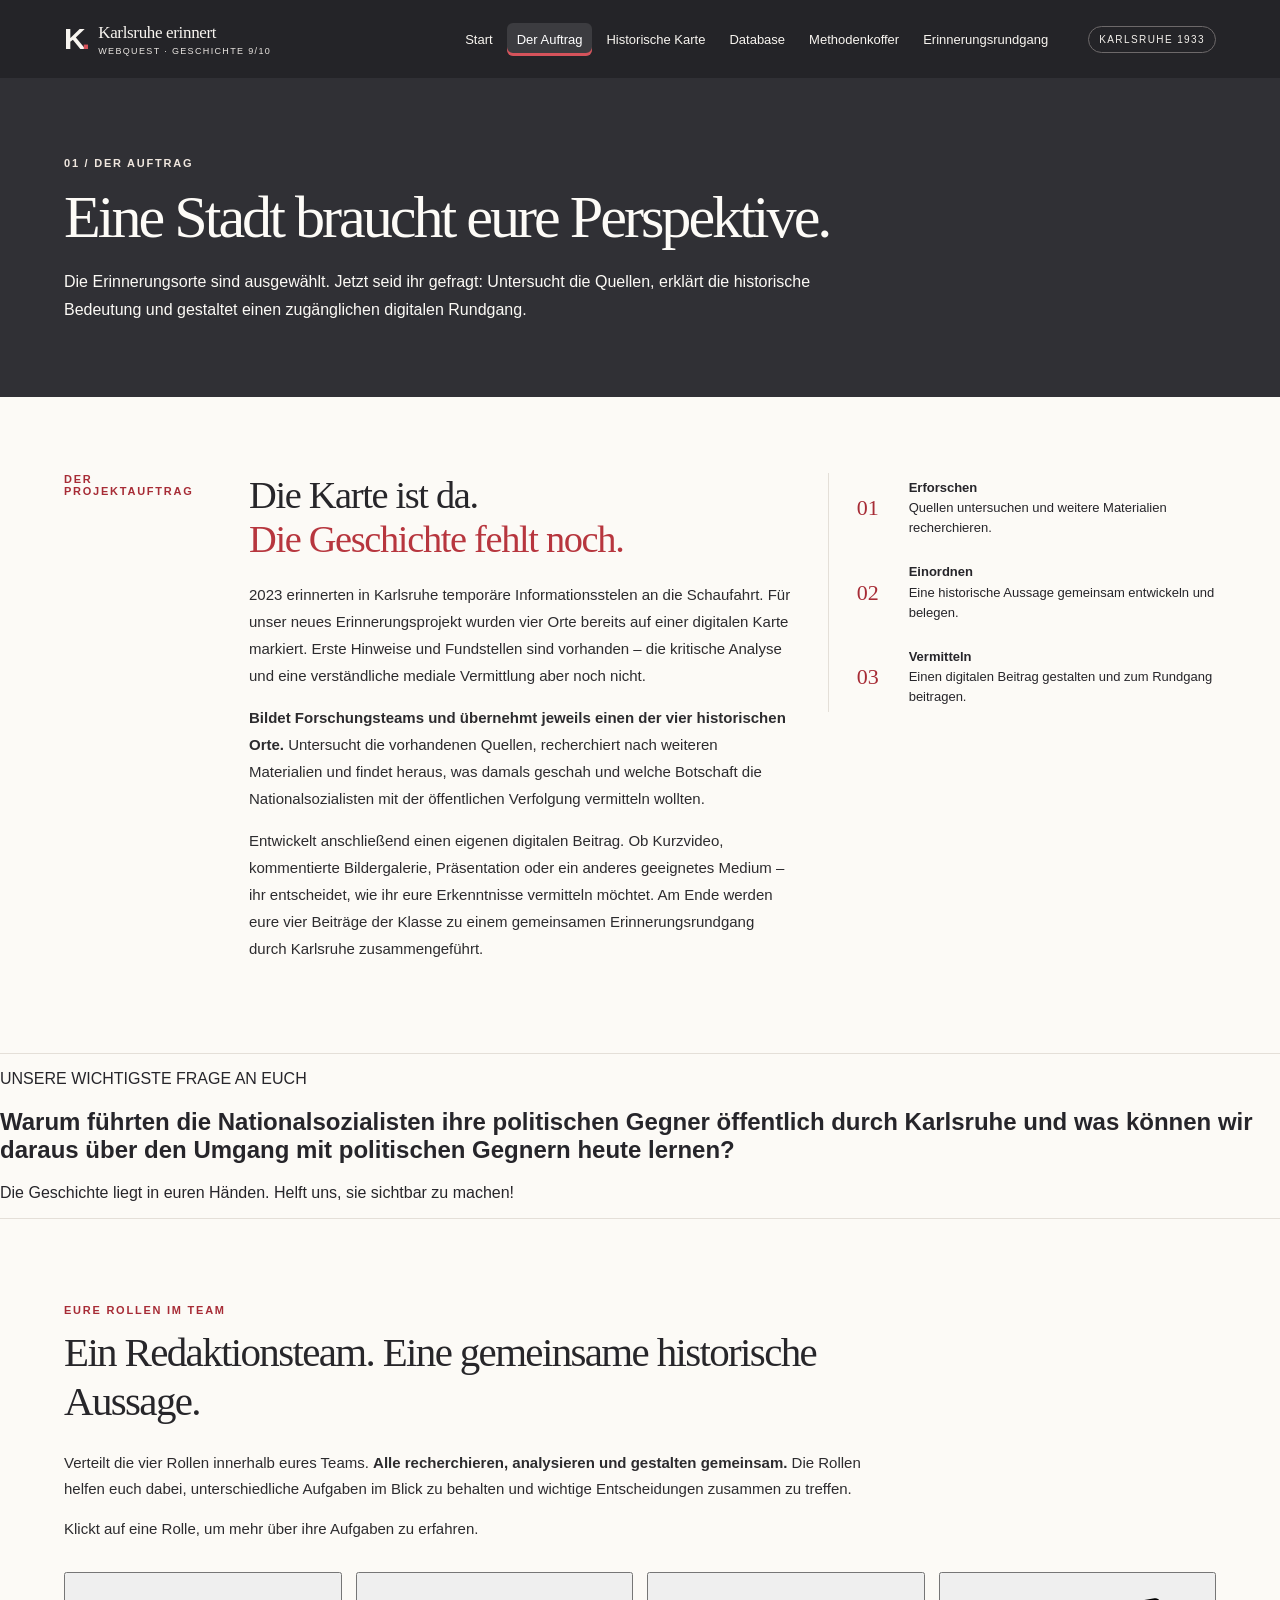
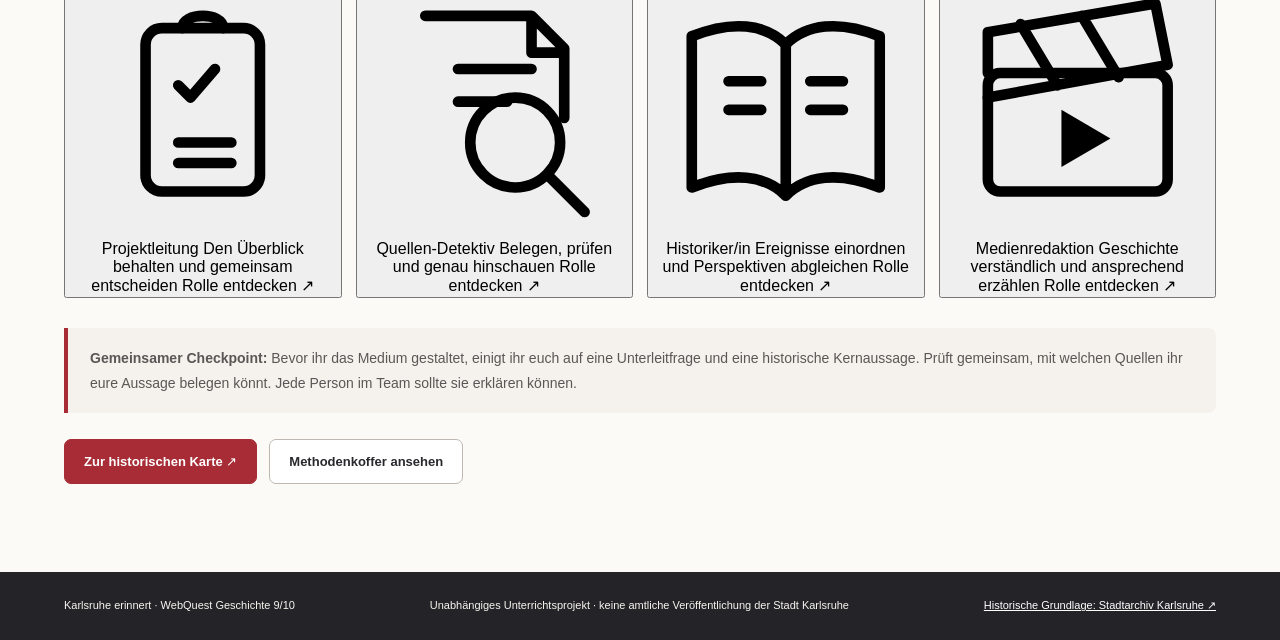
==== auftrag.html @ 5ad09f4d "Expand research commission, highlight guiding question, and add interactive role cards" ====
<!doctype html>
<html lang="de">
<head>
  <meta charset="utf-8">
  <meta name="viewport" content="width=device-width, initial-scale=1">
  <meta name="description" content="Gegner oder Feind? – Karlsruher WebQuest zur Schaufahrt vom 16. Mai 1933.">
  <title>Der Auftrag | Karlsruhe erinnert</title>
  
  <link rel="stylesheet" href="styles.css">
  <script src="rollen.js" defer></script>
  
</head>
<body>
  <a class="skip-link" href="#content">Zum Inhalt springen</a>
  <header class="topbar">
    <a class="brand" href="index.html" aria-label="Zur Startseite">
      <span class="brand-mark" aria-hidden="true">K<span class="brand-dot">.</span></span>
      <span><strong>Karlsruhe erinnert</strong><small>WEBQUEST · GESCHICHTE 9/10</small></span>
    </a>
    <nav class="main-nav" aria-label="Hauptnavigation">
      <a href="index.html">Start</a>
<a href="auftrag.html" aria-current="page">Der Auftrag</a>
<a href="karte.html">Historische Karte</a>
<a href="database.html">Database</a>
<a href="methodenkoffer.html">Methodenkoffer</a>
<a href="erinnerungsrundgang.html">Erinnerungsrundgang</a>
    </nav>
    <details class="mobile-nav">
      <summary>Menü <span aria-hidden="true">☰</span></summary>
      <nav aria-label="Mobile Navigation"><a href="index.html">Start</a>
<a href="auftrag.html" aria-current="page">Der Auftrag</a>
<a href="karte.html">Historische Karte</a>
<a href="database.html">Database</a>
<a href="methodenkoffer.html">Methodenkoffer</a>
<a href="erinnerungsrundgang.html">Erinnerungsrundgang</a></nav>
    </details>
    <span class="top-label">KARLSRUHE 1933</span>
  </header>
  <main id="content">
    <section class="page-hero"><p class="section-kicker">01 / DER AUFTRAG</p><h1>Eine Stadt braucht eure Perspektive.</h1><p>Die Erinnerungsorte sind ausgewählt. Jetzt seid ihr gefragt: Untersucht die Quellen, erklärt die historische Bedeutung und gestaltet einen zugänglichen digitalen Rundgang.</p></section>
<section class="assignment assignment-extended" id="auftrag">
  <div class="section-kicker assignment-side-label">DER PROJEKTAUFTRAG</div>
  <div class="assignment-main">
    <h2>Die Karte ist da.<br><span>Die Geschichte fehlt noch.</span></h2>
    <p>2023 erinnerten in Karlsruhe temporäre Informationsstelen an die Schaufahrt. Für unser neues Erinnerungsprojekt wurden vier Orte bereits auf einer digitalen Karte markiert. Erste Hinweise und Fundstellen sind vorhanden – die kritische Analyse und eine verständliche mediale Vermittlung aber noch nicht.</p>
    <p><strong>Bildet Forschungsteams und übernehmt jeweils einen der vier historischen Orte.</strong> Untersucht die vorhandenen Quellen, recherchiert nach weiteren Materialien und findet heraus, was damals geschah und welche Botschaft die Nationalsozialisten mit der öffentlichen Verfolgung vermitteln wollten.</p>
    <p>Entwickelt anschließend einen eigenen digitalen Beitrag. Ob Kurzvideo, kommentierte Bildergalerie, Präsentation oder ein anderes geeignetes Medium – ihr entscheidet, wie ihr eure Erkenntnisse vermitteln möchtet. Am Ende werden eure vier Beiträge der Klasse zu einem gemeinsamen Erinnerungsrundgang durch Karlsruhe zusammengeführt.</p>
  </div>
  <aside class="assignment-tasks" aria-label="Die drei Etappen eures Auftrags">
    <span class="task-number">01</span><p><strong>Erforschen</strong><br>Quellen untersuchen und weitere Materialien recherchieren.</p>
    <span class="task-number">02</span><p><strong>Einordnen</strong><br>Eine historische Aussage gemeinsam entwickeln und belegen.</p>
    <span class="task-number">03</span><p><strong>Vermitteln</strong><br>Einen digitalen Beitrag gestalten und zum Rundgang beitragen.</p>
  </aside>
</section>
<section class="core-question-section" aria-labelledby="main-research-question">
  <div class="core-question-inner">
    <p class="core-question-label">UNSERE WICHTIGSTE FRAGE AN EUCH</p>
    <h2 id="main-research-question">Warum führten die Nationalsozialisten ihre politischen Gegner öffentlich durch Karlsruhe und was können wir daraus über den Umgang mit politischen Gegnern heute lernen?</h2>
    <p class="core-question-final">Die Geschichte liegt in euren Händen. Helft uns, sie sichtbar zu machen!</p>
  </div>
</section>
<section class="narrative-section roles-section">
  <p class="section-kicker">EURE ROLLEN IM TEAM</p>
  <h2>Ein Redaktionsteam. Eine gemeinsame historische Aussage.</h2>
  <p>Verteilt die vier Rollen innerhalb eures Teams. <strong>Alle recherchieren, analysieren und gestalten gemeinsam.</strong> Die Rollen helfen euch dabei, unterschiedliche Aufgaben im Blick zu behalten und wichtige Entscheidungen zusammen zu treffen.</p>
  <p class="roles-hint">Klickt auf eine Rolle, um mehr über ihre Aufgaben zu erfahren.</p>
  <div class="role-grid role-button-grid">
    <button class="role-card" type="button" data-role="lead" aria-haspopup="dialog" aria-controls="role-dialog" aria-label="Projektleitung: Aufgaben und Beschreibung öffnen">
  <span class="role-motif"><svg aria-hidden="true" viewBox="0 0 64 64" fill="none" stroke="currentColor" stroke-width="2.6" stroke-linecap="round" stroke-linejoin="round"><path d="M22 13h20a4 4 0 0 1 4 4v32a4 4 0 0 1-4 4H22a4 4 0 0 1-4-4V17a4 4 0 0 1 4-4Z"/><path d="M27 13c0-4 10-4 10 0M26 27l3 3 6-7M26 41h13M26 46h13"/></svg></span>
  <span class="role-name">Projektleitung</span>
  <span class="role-short">Den Überblick behalten und gemeinsam entscheiden</span>
  <span class="role-view">Rolle entdecken <span aria-hidden="true">↗</span></span>
</button>
<button class="role-card" type="button" data-role="sources" aria-haspopup="dialog" aria-controls="role-dialog" aria-label="Quellen-Detektiv: Aufgaben und Beschreibung öffnen">
  <span class="role-motif"><svg aria-hidden="true" viewBox="0 0 64 64" fill="none" stroke="currentColor" stroke-width="2.6" stroke-linecap="round" stroke-linejoin="round"><path d="M15 10h26l8 8v17M41 10v9h8M23 23h18M23 31h12"/><circle cx="37" cy="41" r="11"/><path d="m45 49 9 9"/></svg></span>
  <span class="role-name">Quellen-Detektiv</span>
  <span class="role-short">Belegen, prüfen und genau hinschauen</span>
  <span class="role-view">Rolle entdecken <span aria-hidden="true">↗</span></span>
</button>
<button class="role-card" type="button" data-role="history" aria-haspopup="dialog" aria-controls="role-dialog" aria-label="Historiker/in: Aufgaben und Beschreibung öffnen">
  <span class="role-motif"><svg aria-hidden="true" viewBox="0 0 64 64" fill="none" stroke="currentColor" stroke-width="2.6" stroke-linecap="round" stroke-linejoin="round"><path d="M9 15c10-4 18-3 23 2v37c-5-5-13-6-23-2V15ZM55 15c-10-4-18-3-23 2v37c5-5 13-6 23-2V15Z"/><path d="M18 26h8M18 33h8M38 26h8M38 33h8"/></svg></span>
  <span class="role-name">Historiker/in</span>
  <span class="role-short">Ereignisse einordnen und Perspektiven abgleichen</span>
  <span class="role-view">Rolle entdecken <span aria-hidden="true">↗</span></span>
</button>
<button class="role-card" type="button" data-role="media" aria-haspopup="dialog" aria-controls="role-dialog" aria-label="Medienredaktion: Aufgaben und Beschreibung öffnen">
  <span class="role-motif"><svg aria-hidden="true" viewBox="0 0 64 64" fill="none" stroke="currentColor" stroke-width="2.6" stroke-linecap="round" stroke-linejoin="round"><rect x="10" y="24" width="44" height="29" rx="3"/><path d="M10 24V14l41-7 3 15-44 8M18 12l9 15M33 10l9 15"/><path d="m28 33 12 7-12 7V33Z" fill="currentColor" stroke="none"/></svg></span>
  <span class="role-name">Medienredaktion</span>
  <span class="role-short">Geschichte verständlich und ansprechend erzählen</span>
  <span class="role-view">Rolle entdecken <span aria-hidden="true">↗</span></span>
</button>
  </div>
  <div class="callout-line"><strong>Gemeinsamer Checkpoint:</strong> Bevor ihr das Medium gestaltet, einigt ihr euch auf eine Unterleitfrage und eine historische Kernaussage. Prüft gemeinsam, mit welchen Quellen ihr eure Aussage belegen könnt. Jede Person im Team sollte sie erklären können.</div>
  <div class="page-actions"><a class="button button-main" href="karte.html">Zur historischen Karte ↗</a><a class="button button-outline" href="methodenkoffer.html">Methodenkoffer ansehen</a></div>
</section>
  </main>
  <dialog class="role-dialog" id="role-dialog" aria-labelledby="role-dialog-title" aria-describedby="role-dialog-intro">
  <div class="role-dialog-inner">
    <button class="role-dialog-close" type="button" id="role-dialog-close" aria-label="Rollenfenster schließen">×</button>
    <div class="role-dialog-top">
      <span class="section-kicker">DEINE ROLLE IM FORSCHUNGSTEAM</span>
      <span class="role-dialog-count" id="role-dialog-count"></span>
    </div>
    <div class="role-dialog-heading"><span class="role-dialog-icon" id="role-dialog-icon"></span><h2 id="role-dialog-title"></h2></div>
    <p id="role-dialog-intro" class="role-dialog-intro"></p>
    <h3>Deine besonderen Aufgaben</h3>
    <ul class="role-dialog-tasks" id="role-dialog-tasks"></ul>
    <div class="role-dialog-tip"><strong>Eine Frage, die du im Team stellen kannst:</strong><p id="role-dialog-question"></p></div>
    <p class="role-dialog-foot">Wichtig: Diese Verantwortung ergänzt eure gemeinsame Arbeit. Quellen untersuchen, historische Aussagen diskutieren und den Beitrag gestalten könnt ihr nur zusammen.</p>
    <button class="role-dialog-done" type="button" id="role-dialog-done">Verstanden – zurück zum Auftrag</button>
  </div>
</dialog>
  <footer><span>Karlsruhe erinnert · WebQuest Geschichte 9/10</span><span>Unabhängiges Unterrichtsprojekt · keine amtliche Veröffentlichung der Stadt Karlsruhe</span><a href="https://stadtgeschichte.karlsruhe.de/erinnerungskultur/erinnerungskultur-im-oeffentlichen-raum/schaufahrt-1933" target="_blank" rel="noopener noreferrer">Historische Grundlage: Stadtarchiv Karlsruhe ↗</a></footer>
  
</body>
</html>
---- styles.css ----
:root{
  font-family:Inter,"Segoe UI",Arial,sans-serif;
  color:#26252A;
  background:#FCFAF6;
  font-synthesis:none;
  --dark:#303035;
  --darkest:#242428;
  --teal:#444349;
  --rust:#A72C36;
  --sand:#FCFAF6;
  --line:#E4DFD8;
  --muted:#454348;
  --shadow:0 12px 40px rgba(32,31,34,.08);
  --paper:#FCFAF6;
  --ink:#26252A;
  --red:#A72C36;
}*{box-sizing:border-box}html{scroll-behavior:smooth}body{margin:0}button,input,textarea{font:inherit}button{cursor:pointer}a{color:inherit}a:focus-visible,button:focus-visible,input:focus-visible,textarea:focus-visible,summary:focus-visible{outline:3px solid #e09b5f;outline-offset:3px}.skip-link{position:absolute;top:-60px;left:15px;z-index:1000;background:#fff;padding:12px}.skip-link:focus{top:12px}.topbar{height:78px;background:var(--darkest);color:#fff;display:flex;align-items:center;padding:0 clamp(20px,5vw,88px);gap:30px}.brand{display:flex;align-items:center;gap:12px;text-decoration:none}.brand-mark{font-size:30px;font-weight:900;letter-spacing:-.13em}.brand-dot{color:#D34D57}.brand strong,.brand small{display:block}.brand strong{font-family:Georgia,serif;font-size:17px;font-weight:500;letter-spacing:-.02em}.brand small{font-size:9px;letter-spacing:.15em;opacity:.65;margin-top:3px}.main-nav{display:flex;gap:28px;margin-left:auto}.main-nav a{text-decoration:none;font-size:13px;color:#dadad9}.main-nav a:hover{text-decoration:underline}.top-label{border:1px solid #73716e;border-radius:20px;padding:7px 10px;font-size:10px;letter-spacing:.14em;color:#e3e1cf}.intro{background:var(--dark);color:white;display:grid;grid-template-columns:minmax(0,1.1fr) minmax(320px,.9fr);min-height:475px;overflow:hidden}.intro-copy{padding:80px 5vw 74px max(5vw,calc((100vw - 1300px)/2));max-width:790px;position:relative;z-index:1}.eyebrow,.section-kicker{font-size:11px;font-weight:750;letter-spacing:.16em}.eyebrow{color:#cac9c7;display:flex;align-items:center;gap:10px}.pulse-dot,.live-dot{height:8px;width:8px;background:#D34D57;border-radius:100%;display:inline-block}.intro h1{font-family:Georgia,"Times New Roman",serif;font-weight:400;font-size:clamp(48px,5.6vw,82px);letter-spacing:-.06em;line-height:1.04;margin:27px 0 20px;white-space:nowrap}.intro h1 em{font-weight:400;color:#E9D1C9}.intro-lead{font-size:18px;line-height:1.65;max-width:690px;color:#f1f0ea}.intro-sub{color:#d1d0cf;max-width:660px;line-height:1.65;font-size:14px}.intro-actions{display:flex;gap:12px;flex-wrap:wrap;margin-top:30px}.button{display:inline-flex;align-items:center;gap:18px;text-decoration:none;padding:14px 19px;border-radius:7px;font-size:13px;font-weight:700;border:1px solid transparent}.button-main{background:#AD303A;color:#3b3938}.button-quiet{border-color:#878583;color:white}.button:hover{filter:brightness(.94)}.intro-graphic{position:relative;min-height:370px;background:radial-gradient(circle at 54% 46%,#545250 0,#3e3d3c 45%,#393837 75%)}.graphic-orbit{position:absolute;inset:auto;left:12%;top:9%;height:90%;aspect-ratio:1;border:1px solid #78767460;border-radius:50%}.orbit-2{left:23%;top:20%;height:69%}.orbit-3{left:35%;top:31%;height:47%}.graphic-route{position:absolute;left:27%;top:27%;height:45%;width:43%;border-bottom:5px solid #D34D57;border-left:5px solid #D34D57;transform:rotate(-18deg);border-radius:0 0 0 50px;opacity:.77}.graphic-pin{position:absolute;background:#fff5e8;color:#8f4e3e;border:4px solid #cb9582;border-radius:50%;height:42px;width:42px;display:grid;place-items:center;font-size:12px;font-weight:bold;box-shadow:0 5px 25px #282727}.p1{left:21%;top:23%}.p2{left:50%;top:35%}.p3{left:39%;top:67%}.p4{left:71%;top:63%}.graphic-text{position:absolute;font-family:Georgia,serif;color:#ffffffe5;font-size:clamp(34px,4vw,70px);left:20%;top:46%;letter-spacing:-.07em}.graphic-text span{color:#D34D57}.graphic-caption{position:absolute;right:9%;bottom:8%;color:#e2d5be;font-size:10px;letter-spacing:.22em;line-height:1.8;text-align:right}.assignment{display:grid;grid-template-columns:150px 1.4fr 1fr;gap:35px;padding:76px max(5vw,calc((100vw - 1300px)/2));border-bottom:1px solid var(--line);align-items:start}.section-kicker{color:#A72C36}.assignment h2,.workspace-head h2,.methods h2{font-family:Georgia,serif;font-size:clamp(29px,3vw,44px);line-height:1.15;letter-spacing:-.035em;font-weight:400;margin:0 0 20px}.assignment h2 span{color:#B7363E}.assignment-main>p{font-size:15px;line-height:1.8;max-width:680px;color:#4b5959}.assignment-tasks{display:grid;grid-template-columns:38px 1fr;gap:14px;align-items:center;border-left:1px solid var(--line);padding-left:28px}.task-number{font-family:Georgia,serif;color:var(--rust);font-size:22px}.assignment-tasks p{font-size:13px;line-height:1.55;margin:5px 0}.workspace-section{padding:76px max(5vw,calc((100vw - 1300px)/2));background:#f7f5f0}.workspace-head{display:flex;align-items:end;justify-content:space-between;gap:35px;margin-bottom:26px}.workspace-head p:not(.section-kicker){color:#647071;line-height:1.65;font-size:14px;max-width:670px}.workspace-counter{display:flex;align-items:center;gap:10px;flex-shrink:0}.workspace-counter span{font-family:Georgia,serif;font-size:52px;color:var(--rust)}.workspace-counter small{font-size:9px;color:#6b7475;letter-spacing:.12em;line-height:1.5}.workspace{display:grid;grid-template-columns:minmax(0,1.1fr) minmax(360px,.9fr);border:1px solid #dfe0da;border-radius:13px;background:#fff;min-height:755px;overflow:hidden;box-shadow:var(--shadow)}.map-column{border-right:1px solid var(--line);min-width:0}.map-topline,.detail-topline{padding:18px 22px;display:flex;justify-content:space-between;align-items:center;color:#687577;font-size:10px;font-weight:800;letter-spacing:.10em}.map-topline>span{display:flex;gap:9px;align-items:center}.live-dot{background:#84827f}.small-button{background:#fff;border:1px solid #d3d2d1;color:#555351;border-radius:6px;padding:8px 11px;font-weight:700;font-size:11px}.small-button:hover{background:#f5f5f5}#map{height:420px;z-index:1;background:#efefef}.map-fallback{padding:35px;font-size:13px;color:#6b7576}.map-footer{padding:15px 20px 14px;font-size:11px;color:#566566;line-height:1.8;border-bottom:1px solid var(--line)}.legend-line{display:inline-block;width:25px;height:0;border-top:3px dashed var(--rust);margin-right:8px;vertical-align:middle}.map-disclaimer{color:#87766c}.station-menu{padding:14px 20px}.station-menu h3{margin:2px 0 13px;font-size:12px;letter-spacing:.05em}.station-buttons{display:grid;grid-template-columns:1fr 1fr;gap:8px}.station-btn{display:flex;text-align:left;align-items:center;gap:10px;padding:11px 9px;border:1px solid #e0e5e1;background:#fff;border-radius:7px;color:#3e3d3c;min-width:0}.station-btn.active{background:#f5f4f4;border-color:#817e7b}.station-btn strong{font-size:11px;line-height:1.4}.station-number{width:28px;height:28px;display:grid;place-items:center;border-radius:50%;background:#A72C36;color:#fff;flex-shrink:0;font-size:11px}.station-btn.active .station-number{background:var(--dark)}.station-btn small{font-size:10px;color:#6a7c7b;display:block;margin-top:3px}.map-note{margin:0 20px 22px;background:#f4f4ef;padding:14px;border-left:3px solid #ad8b71;font-size:11px;line-height:1.8;color:#64706e}.map-note a{color:var(--teal);font-weight:700}.detail-column{padding:0 24px 24px;min-width:0}.detail-topline{padding:22px 0 6px}.chip{padding:5px 7px;border-radius:4px;font-size:9px;letter-spacing:.03em}.chip-pending{background:#f7e8d8;color:#A72C36}.chip-done{background:#f0f0f0;color:#494847}.detail-column>h3{font-family:Georgia,serif;font-size:clamp(25px,2.4vw,32px);letter-spacing:-.025em;font-weight:400;margin:8px 0 7px;color:#3b3a39}.station-address{color:#6b7979;font-size:12px;margin:0 0 15px}.tab-row{display:flex;border-bottom:1px solid var(--line);gap:20px;margin-top:24px}.tab{border:none;border-bottom:3px solid transparent;background:none;color:#697a79;font-size:13px;padding:0 2px 12px;font-weight:650}.tab.active{border-bottom-color:var(--rust);color:#3e3d3c}.station-section{padding-top:20px;border-bottom:1px solid #ecece8;padding-bottom:19px}.station-section:last-child{border-bottom:none}.station-section h4{font-size:12px;display:flex;align-items:center;gap:8px;color:#3e3d3c;letter-spacing:.01em;margin:0 0 8px}.station-section p{color:#585755;font-size:13px;line-height:1.7;margin:5px 0}.section-symbol{border-radius:4px;background:#f3f2f2;padding:4px 6px;color:#595755;font-size:13px}.source-list{display:grid;grid-template-columns:1fr 1fr;gap:10px;margin-top:12px}.source-card{border:1px solid #e0e1dc;background:#fff;border-radius:8px;padding:0 0 12px;text-align:left;overflow:hidden;color:#3e3d3c}.source-card:hover{border-color:#aba9a7;box-shadow:0 5px 13px #39383720}.source-thumb{height:91px;background:repeating-linear-gradient(165deg,#e7e2d8,#e7e2d8 10px,#e1ddd2 10px,#e1ddd2 11px);display:flex;align-items:center;justify-content:center;font-size:33px;color:#a0775d}.source-card strong{display:block;font-size:12px;line-height:1.45;padding:10px 10px 2px}.source-card small{display:block;color:#73817f;font-size:10px;padding:0 10px;line-height:1.4}.empty-box{border:1px dashed #c9cfc8;border-radius:8px;background:#fcfcf9;padding:16px;text-align:center;color:#77827f;font-size:12px;line-height:1.5;margin-top:10px}.question-card{background:#f5f5f5;border-radius:8px;padding:14px;margin-top:11px}.question-card strong{display:block;color:#474645;font-size:12px}.question-card p{color:#3e3d3c;margin:6px 0 0;font-weight:600}.question-card ul{margin:11px 0 0;padding-left:17px;color:#666462;font-size:12px;line-height:1.6}.edit-helper{background:#f5f5f5;border-radius:8px;padding:12px 14px;color:#595856;font-size:12px;line-height:1.55;margin:20px 0 13px}.editor label{display:block;font-size:12px;font-weight:700;color:#3e3d3c;margin:15px 0 6px}.editor textarea,.editor input{display:block;width:100%;border:1px solid #d4d3d2;border-radius:7px;background:white;padding:11px;color:#3e3c3b;font-size:13px}.editor textarea{min-height:88px;resize:vertical;line-height:1.55}.editor input{height:43px}.editor small{font-size:11px;color:#74817e;line-height:1.5;display:block;margin-top:5px}.editor-actions{display:flex;gap:9px;flex-wrap:wrap;margin-top:22px}.editor-actions button,.editor-actions a{font-size:12px;border:1px solid #a8a7a5;border-radius:7px;padding:11px 13px;background:#f3f3f3;color:#464544;font-weight:700;text-decoration:none}.editor-actions .primary-action{background:var(--dark);color:white;border-color:var(--dark)}.save-note{color:#656462;font-size:11px;margin:12px 0 0}.inline-link{font-size:12px;color:#4b4a48;text-decoration:underline;text-underline-offset:2px}.methods{padding:76px max(5vw,calc((100vw - 1300px)/2)) 90px}.methods-header{display:flex;justify-content:space-between;gap:30px;align-items:end;margin-bottom:25px}.methods-header p{color:#677473;line-height:1.6;max-width:330px;font-size:13px}.method-grid{display:grid;grid-template-columns:repeat(3,minmax(0,1fr));gap:13px}.method-card{border:1px solid #e0e2db;border-radius:9px;background:#fff;padding:0;box-shadow:0 4px 18px #3d3c3b08}.method-card summary{padding:17px;cursor:pointer;list-style:none;display:flex;align-items:center;gap:12px}.method-card summary::-webkit-details-marker{display:none}.method-icon{width:36px;height:36px;flex-shrink:0;border-radius:8px;background:#f5f5f5;display:grid;place-items:center;color:#696765;font-size:24px}.method-card strong,.method-card small{display:block}.method-card strong{font-size:13px}.method-card small{color:#768581;font-size:11px;margin-top:4px}.method-card .plus{margin-left:auto;color:#7a8a83}.method-card[open] .plus{transform:rotate(45deg)}.method-card>p,.method-card>ol,.method-card>ul{padding:0 17px 17px 29px;margin:0;color:#586965;line-height:1.65;font-size:12px}.method-card>p{padding-left:17px}.method-card li{margin-bottom:5px}footer{padding:25px max(5vw,calc((100vw - 1300px)/2));background:#2f2e2e;color:#c7c5c4;display:flex;flex-wrap:wrap;gap:20px;justify-content:space-between;align-items:center;font-size:11px;line-height:1.6}footer a{color:#fff}dialog{border:none;padding:0;border-radius:12px;max-width:min(620px,92vw);width:100%;box-shadow:0 20px 80px #2b2a2a5e}dialog::backdrop{background:#2b2a2aaf}.dialog-shell{padding:28px;position:relative}.dialog-close{position:absolute;top:10px;right:16px;background:none;border:0;font-size:30px;color:#5c5a58}.dialog-shell h3{font-family:Georgia,serif;font-size:26px;font-weight:400;margin:8px 30px 12px 0}.dialog-shell p{font-size:14px;line-height:1.6;color:#5d5c5a}.dialog-shell a{color:#4e4c4a;display:inline-block;margin-top:12px;font-weight:700}.leaflet-div-icon.station-marker{width:34px!important;height:34px!important;border-radius:50%;border:3px solid #fff;background:#A72C36;color:white;display:grid;place-items:center;box-shadow:0 4px 14px #3e3d3c70;font-size:12px;font-weight:800}.leaflet-div-icon.station-marker.is-active{background:#3e3d3c;outline:3px solid #e4b89a}.leaflet-control-attribution{font-size:9px!important}@media(max-width:1050px){.intro{grid-template-columns:1fr .75fr}.intro h1{white-space:normal}.assignment{grid-template-columns:110px 1fr;gap:25px}.assignment-tasks{grid-column:2}.workspace{grid-template-columns:1fr}.map-column{border-right:0;border-bottom:1px solid var(--line)}.detail-column{padding-bottom:30px}.method-grid{grid-template-columns:repeat(2,minmax(0,1fr))}}@media(max-width:700px){.topbar{padding:0 18px;height:67px}.brand strong{font-size:15px}.main-nav{display:none}.top-label{margin-left:auto}.intro{grid-template-columns:1fr}.intro-copy{padding:55px 22px}.intro-graphic{height:190px;min-height:190px}.graphic-orbit{top:-125%;height:400px}.orbit-2{top:-90%;height:310px}.orbit-3{top:-40%;height:205px}.graphic-text{left:20%;top:45%;font-size:35px}.graphic-pin{width:28px;height:28px;font-size:9px;border-width:2px}.assignment,.workspace-section,.methods{padding:50px 20px}.assignment{display:block}.assignment-tasks{margin-top:24px;padding-top:22px;padding-left:0;border-left:0;border-top:1px solid var(--line)}.workspace-head{align-items:start}.workspace-counter{display:none}.workspace{display:block}.map-topline{gap:7px;flex-wrap:wrap}#map{height:320px}.station-buttons{grid-template-columns:1fr 1fr}.detail-column{padding:0 17px 22px}.source-list{grid-template-columns:1fr 1fr}.methods-header{display:block}.method-grid{grid-template-columns:1fr}.methods-header p{max-width:none}footer{display:block}footer>*{display:block;margin:10px 0}}

/* === Mehrseitige WebQuest-Version 0.2 === */
.topbar{position:relative;z-index:3000}
.main-nav{gap:4px;align-items:center;margin-left:auto}
.main-nav a{padding:9px 10px;border-radius:6px;white-space:nowrap;transition:background .15s ease}
.main-nav a:hover,.main-nav a[aria-current="page"]{background:rgba(255,255,255,.11);text-decoration:none;color:#fff}
.main-nav a[aria-current="page"]{box-shadow:inset 0 -2px 0 #AD303A}
.mobile-nav{display:none;position:relative;margin-left:auto}
.mobile-nav summary{list-style:none;padding:9px 12px;cursor:pointer;border:1px solid #878583;border-radius:7px;color:#fff;font-size:13px;font-weight:650;white-space:nowrap}
.mobile-nav summary::-webkit-details-marker{display:none}
.mobile-nav summary span{margin-left:7px}
.mobile-nav nav{position:absolute;top:calc(100% + 13px);right:0;min-width:240px;background:#363534;border:1px solid #52504e;border-radius:10px;padding:8px;display:grid;box-shadow:0 12px 35px #29282888}
.mobile-nav nav a{padding:12px 13px;text-decoration:none;color:#f4f3f3;border-radius:6px;font-size:13px}
.mobile-nav nav a:hover,.mobile-nav nav a[aria-current="page"]{background:#484745}
.button-outline{background:#fff;border-color:#a4a3a1;color:#3e3d3c}
.button-outline:hover{background:#f5f5f5}
.text-route-link{color:#565452;font-size:13px;font-weight:700;text-decoration:underline;text-underline-offset:3px}
.page-hero{background:#3e3d3c;color:#fff;padding:68px max(5vw,calc((100vw - 1300px)/2)) 73px}
.page-hero .section-kicker{color:#ecc6ae}
.page-hero h1{font-family:Georgia,"Times New Roman",serif;font-weight:400;font-size:clamp(39px,4.7vw,65px);letter-spacing:-.05em;line-height:1.13;margin:14px 0 17px}
.page-hero>p:last-child{font-size:16px;max-width:780px;line-height:1.75;color:#e9e8e8;margin:0}
.page-overview,.narrative-section,.database-section,.exhibition-section{padding:74px max(5vw,calc((100vw - 1300px)/2)) 88px}
.page-overview h2,.narrative-section h2,.exhibition-section h2{font-family:Georgia,serif;font-weight:400;letter-spacing:-.04em;font-size:clamp(30px,3.2vw,45px);max-width:760px;margin:12px 0 24px;line-height:1.2}
.journey-grid{display:grid;grid-template-columns:repeat(3,minmax(0,1fr));gap:15px;margin-top:27px}
.journey-card{display:flex;flex-direction:column;min-height:210px;padding:25px;border:1px solid #dfe1da;border-radius:11px;background:#fff;color:#3e3d3c;text-decoration:none;box-shadow:0 3px 15px #3e3d3c08;transition:transform .15s ease,border-color .15s ease}
.journey-card:hover{border-color:#a2a19f;transform:translateY(-3px)}
.journey-index{font-family:Georgia,serif;color:#A72C36;font-size:24px;margin-bottom:20px}
.journey-card strong{font-family:Georgia,serif;font-weight:400;font-size:21px}
.journey-card p{color:#667675;font-size:13px;line-height:1.6;margin:11px 0 20px}
.journey-link{font-size:12px;color:#686664;font-weight:700;margin-top:auto}
.journey-card-muted{background:#f6f7f3}
.narrative-section{border-top:1px solid var(--line);background:#f9f8f3}
.narrative-section>p:not(.section-kicker){line-height:1.7;color:#536361;font-size:15px;max-width:830px}
.role-grid{display:grid;grid-template-columns:repeat(4,minmax(0,1fr));gap:14px;margin:30px 0}
.role-grid article{border:1px solid #e6e5e5;padding:22px;border-radius:9px;background:#fff}
.role-icon{font-size:25px;color:#A72C36}
.role-grid h3{font-size:15px;color:#3e3d3c;margin:13px 0 8px}
.role-grid p{font-size:12px;line-height:1.7;color:#687976;margin:0}
.callout-line{border-left:4px solid #A72C36;background:#f0ede6;padding:18px 22px;line-height:1.75;color:#595856;font-size:14px;border-radius:0 8px 8px 0}
.page-actions{display:flex;align-items:center;gap:12px;flex-wrap:wrap;margin-top:26px}
.after-map{display:flex;justify-content:center;align-items:center;gap:25px;flex-wrap:wrap;padding:6px 22px 65px;background:#f7f5f0}
.database-section{background:#f8f7f2}
.database-banner{display:flex;align-items:center;gap:18px;padding:20px 24px;background:#f3f2f2;border-radius:10px;border:1px solid #d3d2d1}
.database-symbol{font-size:32px;color:#686664}
.database-banner strong{color:#3e3d3c;font-size:15px}
.database-banner p{color:#666462;line-height:1.65;font-size:13px;max-width:720px;margin:6px 0 0}
.database-state{font-size:10px;background:#fff5e8;border:1px solid #e6cdaf;color:#915f41;padding:7px 10px;border-radius:50px;letter-spacing:.1em;white-space:nowrap;margin-left:auto;font-weight:750}
.database-cards{display:grid;grid-template-columns:repeat(3,minmax(0,1fr));gap:16px;margin-top:24px}
.database-card{min-height:265px;padding:25px;border:1px solid #dde1d9;background:#fff;border-radius:11px}
.db-icon{height:48px;width:48px;display:grid;place-items:center;background:#f5f5f5;border-radius:9px;color:#656361;font-size:30px}
.database-card h2{font-family:Georgia,serif;font-weight:400;font-size:23px;margin:20px 0 8px;color:#3e3d3c}
.database-card p{font-size:13px;color:#62726f;line-height:1.7}
.database-sample{border:1px dashed #c9d0ca;border-radius:7px;padding:16px 8px;color:#87918a;font-size:11px;text-align:center;margin-top:24px}
.database-bottom{margin-top:24px;padding:26px 28px;background:#fff;border-left:3px solid #B34349;border-radius:0 9px 9px 0;max-width:850px}
.database-bottom strong{color:#3e3d3c}
.database-bottom p{font-size:13px;line-height:1.75;color:#667570}
.exhibition-section{background:#f8f7f2}
.exhibition-intro{display:flex;align-items:flex-end;justify-content:space-between;gap:35px;margin-bottom:28px}
.exhibition-intro h2{max-width:620px}
.exhibition-intro>p{max-width:380px;color:#61726e;font-size:13px;line-height:1.75}
.exhibition-grid{display:grid;grid-template-columns:repeat(2,minmax(0,1fr));gap:14px}
.exhibit-card{padding:23px 25px;display:flex;gap:20px;border:1px solid #dde0d8;border-radius:10px;background:#fff;min-height:190px}
.exhibit-number{font-family:Georgia,serif;font-size:30px;color:#A72C36}
.exhibit-card h2{font-family:Georgia,serif;font-size:23px;font-weight:400;margin:5px 0 9px}
.exhibit-card p{font-size:13px;line-height:1.65;color:#647371}
.exhibit-state{display:inline-block;font-size:11px;font-weight:700;background:#f3eee6;color:#95745c;padding:7px 10px;border-radius:4px;margin-top:6px}
.exhibition-reflection{margin:28px 0;padding:27px 30px;background:#f4f3f3;border-radius:10px}
.reflection-label{font-size:10px;color:#70867b;letter-spacing:.13em;font-weight:800}
.exhibition-reflection p{font-family:Georgia,serif;font-size:22px;line-height:1.4;color:#3e3d3c;margin:7px 0 22px}
.exhibition-reflection p:last-child{margin-bottom:0}
@media(max-width:1190px){
  .main-nav{display:none}
  .mobile-nav{display:block}
  .top-label{margin-left:0}
}
@media(max-width:850px){
  .journey-grid{grid-template-columns:repeat(2,minmax(0,1fr))}
  .role-grid{grid-template-columns:repeat(2,minmax(0,1fr))}
  .database-cards{grid-template-columns:repeat(2,minmax(0,1fr))}
  .exhibition-intro{display:block}
}
@media(max-width:700px){
  .top-label{display:none}
  .mobile-nav{margin-left:auto}
  .page-hero{padding:52px 20px 56px}
  .page-overview,.narrative-section,.database-section,.exhibition-section{padding:52px 20px}
  .journey-grid,.database-cards,.exhibition-grid{grid-template-columns:1fr}
  .journey-card{min-height:175px}
  .role-grid{grid-template-columns:1fr}
  .database-banner{display:block}
  .database-symbol{display:inline-block;margin-bottom:12px}
  .database-state{display:inline-block;margin:15px 0 0}
  .exhibit-card{min-height:auto}
  .after-map{gap:14px}
}


/* === Startseite: historischer Projektauftrag und Archivfotografie === */
.intro-photo{grid-template-columns:minmax(0,1.08fr) minmax(320px,.92fr);align-items:stretch}
.intro-photo .intro-copy{padding-top:68px;padding-bottom:72px}
.intro-photo .intro-copy h1{font-size:clamp(46px,4.7vw,72px);margin-bottom:26px}
.intro-overline{display:inline-block;font-size:12px;letter-spacing:.07em;color:#E9D1C9;text-transform:uppercase;border-left:3px solid #E9D1C9;padding:5px 0 5px 14px;margin:0 0 18px;font-weight:650}
.intro-photo .intro-lead{font-size:17px;line-height:1.75;color:#f4f3ec}
.intro-photo .intro-sub{font-size:14px;line-height:1.8}
.intro-historical-photo{display:flex;flex-direction:column;position:relative;min-width:0;margin:0;background:#d6d2c8;overflow:hidden}
.intro-photo-link{position:relative;display:block;flex:1;min-height:370px;background:#d6d2c8;overflow:hidden}
.intro-photo-link img{display:block;width:100%;height:100%;min-height:470px;object-fit:cover;object-position:49% 47%;filter:grayscale(100%) contrast(1.05);transition:transform .4s ease}
.intro-photo-link:hover img{transform:scale(1.025)}
.intro-photo-link::after{content:"";position:absolute;inset:auto 0 0;height:32%;background:linear-gradient(transparent,rgba(17,30,30,.73));pointer-events:none}
.photo-hint{position:absolute;bottom:22px;left:25px;z-index:1;color:#fff;font-size:10px;font-weight:750;letter-spacing:.12em;text-shadow:0 1px 5px #31302f}
.photo-hint span{font-size:16px;margin-left:10px}
.intro-historical-photo figcaption{font-size:10px;line-height:1.65;color:#e4e6df;background:#333231;padding:13px 22px}
.intro-historical-photo figcaption a{color:#edd3bc}
.story-section{display:grid;grid-template-columns:minmax(0,.85fr) minmax(0,1.15fr);gap:clamp(35px,5vw,95px);padding:75px max(5vw,calc((100vw - 1300px)/2)) 80px;background:#fbfaf6;border-bottom:1px solid var(--line)}
.story-heading .section-kicker{display:block;margin-bottom:22px}
.story-heading h2{font-family:Georgia,"Times New Roman",serif;font-weight:400;line-height:1.25;letter-spacing:-.04em;font-size:clamp(27px,3vw,42px);color:#3e3d3c;margin:0}
.story-text p{font-size:15px;line-height:1.85;color:#5a5856;margin:0 0 19px}
.story-text .story-call{font-family:Georgia,serif;font-size:24px;color:#A72C36;line-height:1.4;margin:25px 0}
.story-actions{margin-top:24px}
@media(max-width:1100px){
  .intro-photo{grid-template-columns:minmax(0,1fr) minmax(300px,.85fr)}
  .intro-photo .intro-copy h1{white-space:normal}
}
@media(max-width:760px){
  .intro-photo{grid-template-columns:1fr}
  .intro-photo .intro-copy{padding:55px 22px}
  .intro-photo-link{min-height:310px;max-height:430px}
  .intro-photo-link img{min-height:310px;object-position:center 42%}
  .story-section{grid-template-columns:1fr;gap:23px;padding:52px 20px}
  .story-heading h2{font-size:32px}
}

.story-heading .story-context{font-size:14px;line-height:1.75;color:#6d6b69;margin:0 0 22px;max-width:470px}


/* === Redesign: Creme / Anthrazit / Zinnoberrot (Nov. 2026) ===
   Bewusst sachliches historisches Ausstellungsdesign:
   keine NS-Embleme, keine dekorativen Propagandamotive.
   Standard-Fließtext kontrastreich; nur Metadaten etwas zurückhaltender. */
body{background:#FCFAF6;color:var(--ink)}
.topbar,footer{background:var(--darkest);color:#F8F5F0}
.main-nav a,.mobile-nav nav a{color:#F8F5F0}
.main-nav a[aria-current="page"]{box-shadow:inset 0 -3px 0 #D6535B}
.brand-dot{color:#D6535B}
.brand small{opacity:1;color:#E9E5E1}
.top-label{border-color:#6D696A;color:#F4F1EC}
.mobile-nav nav{background:#2E2E33;border-color:#565359}
.mobile-nav nav a[aria-current="page"],.mobile-nav nav a:hover{background:#49474B}
.intro,.page-hero{background:#303035;color:#FDFBF7}
.intro .eyebrow,.page-hero .section-kicker{color:#F0E7DF}
.intro-lead,.intro-sub,.intro-photo .intro-lead,.intro-photo .intro-sub,.page-hero>p:last-child{color:#FCFAF6;opacity:1}
.intro h1 em{color:#E36B70}
.intro-overline{border-left-color:#E46C70;color:#F5E7E1}
.intro-historical-photo figcaption{background:#242428;color:#F5F2ED}
.intro-historical-photo figcaption a{color:#FFE0D4}
.button-main,.editor-actions .primary-action{background:#A72C36;border-color:#A72C36;color:#fff}
.button-main:hover,.editor-actions .primary-action:hover{background:#90222A;border-color:#90222A}
.button-quiet{border-color:#BAB5B0;color:#FAF8F5}
.button-outline{background:#fff;border-color:#BEB8B1;color:#29282C}
.button-outline:hover{background:#F6F2EE}
.section-kicker,.journey-index,.task-number,.workspace-counter span,.exhibit-number{color:#A72C36}
.story-section,.page-overview,.narrative-section,.workspace-section,.methods,.database-section,.exhibition-section,.after-map{background:#FCFAF6}
.story-heading h2,.assignment h2,.page-overview h2,.narrative-section h2,.workspace-head h2,.methods h2,.exhibition-section h2,.story-call,.story-text .story-call{color:#27262A}
.story-text .story-call{color:#A72C36}
.story-section{border-bottom-color:#E4DFD8}
.story-text p,.story-heading .story-context,
.assignment-main>p,.workspace-head p:not(.section-kicker),
.narrative-section>p:not(.section-kicker),
.journey-card p,.role-grid p,.database-banner p,.database-card p,.database-bottom p,
.exhibition-intro>p,.exhibit-card p,
.station-section p,.question-card p,.method-card>p,.method-card>ul,.method-card>ol,
.map-note,.edit-helper,.editor small,.database-bottom p{
  color:#2C2B2E;
  opacity:1;
}
.story-text p,.story-heading .story-context,.assignment-main>p,
.narrative-section>p:not(.section-kicker){font-size:15px}
.journey-card p,.role-grid p,.database-card p,.exhibit-card p,
.method-card>p,.method-card>ul,.method-card>ol{font-size:13px}
.station-section p,.question-card p{font-size:13px}
.journey-card,.role-grid article,.database-card,.exhibit-card,.workspace,.method-card{background:#FFFFFF;border-color:#E1DDD7}
.journey-card-muted,.database-sample,.empty-box{background:#FAF8F4}
.journey-card:hover{border-color:#B84D56}
.journey-link,.text-route-link,.inline-link,.map-note a{color:#962732}
.journey-index,.database-state,.exhibit-state{font-weight:750}
.database-banner,.question-card,.exhibition-reflection,.edit-helper,.callout-line{background:#F5F1EC}
.database-banner{border-color:#E0D9D3}
.database-banner strong,.database-card h2,.database-bottom strong,
.exhibition-reflection p,.exhibit-card h2,.role-grid h3,
.station-section h4,.detail-column>h3,.journey-card strong{
  color:#26252A
}
.database-state,.exhibit-state,.chip-pending{background:#F8ECE8;color:#8E2732;border-color:#E6C6C6}
.chip-done{background:#EAE7E2;color:#333137}
.station-btn.active{background:#F5EBE9;border-color:#A72C36}
.station-btn.active .station-number,.station-number,.leaflet-div-icon.station-marker{background:#A72C36}
.leaflet-div-icon.station-marker.is-active{background:#28282C;outline:3px solid #D75660}
.tab.active{border-bottom-color:#A72C36;color:#26252A}
.tab{color:#474449}
.station-btn,.source-card,.editor textarea,.editor input{color:#26252A}
.source-card:hover{border-color:#B86C72}
.source-thumb{color:#A72C36}
.section-symbol,.method-icon,.db-icon{background:#F2E8E6;color:#9C3038}
.method-card strong,.method-card summary{color:#28272B}
.map-topline,.detail-topline,.station-address,.map-footer{color:#383639}
.map-disclaimer,.source-card small,.workspace-counter small,
.database-sample,.station-btn small,.save-note,.editor small,.exhibit-state{
  color:#565358;
}
.map-note{border-left-color:#A72C36;background:#F7F2ED}
.legend-line{border-top-color:#A72C36}
.role-icon,.exhibit-number{color:#A72C36}
.callout-line,.database-bottom{border-left-color:#A72C36}
.database-bottom{background:#fff}
.reflection-label{color:#8D2932}
.exhibition-reflection p{color:#26252A}
.map-fallback{color:#383639}
/* Interaktive Elemente bleiben deutlich erkennbar. */
a:focus-visible,button:focus-visible,input:focus-visible,textarea:focus-visible,summary:focus-visible{outline:3px solid #C53542;outline-offset:3px}
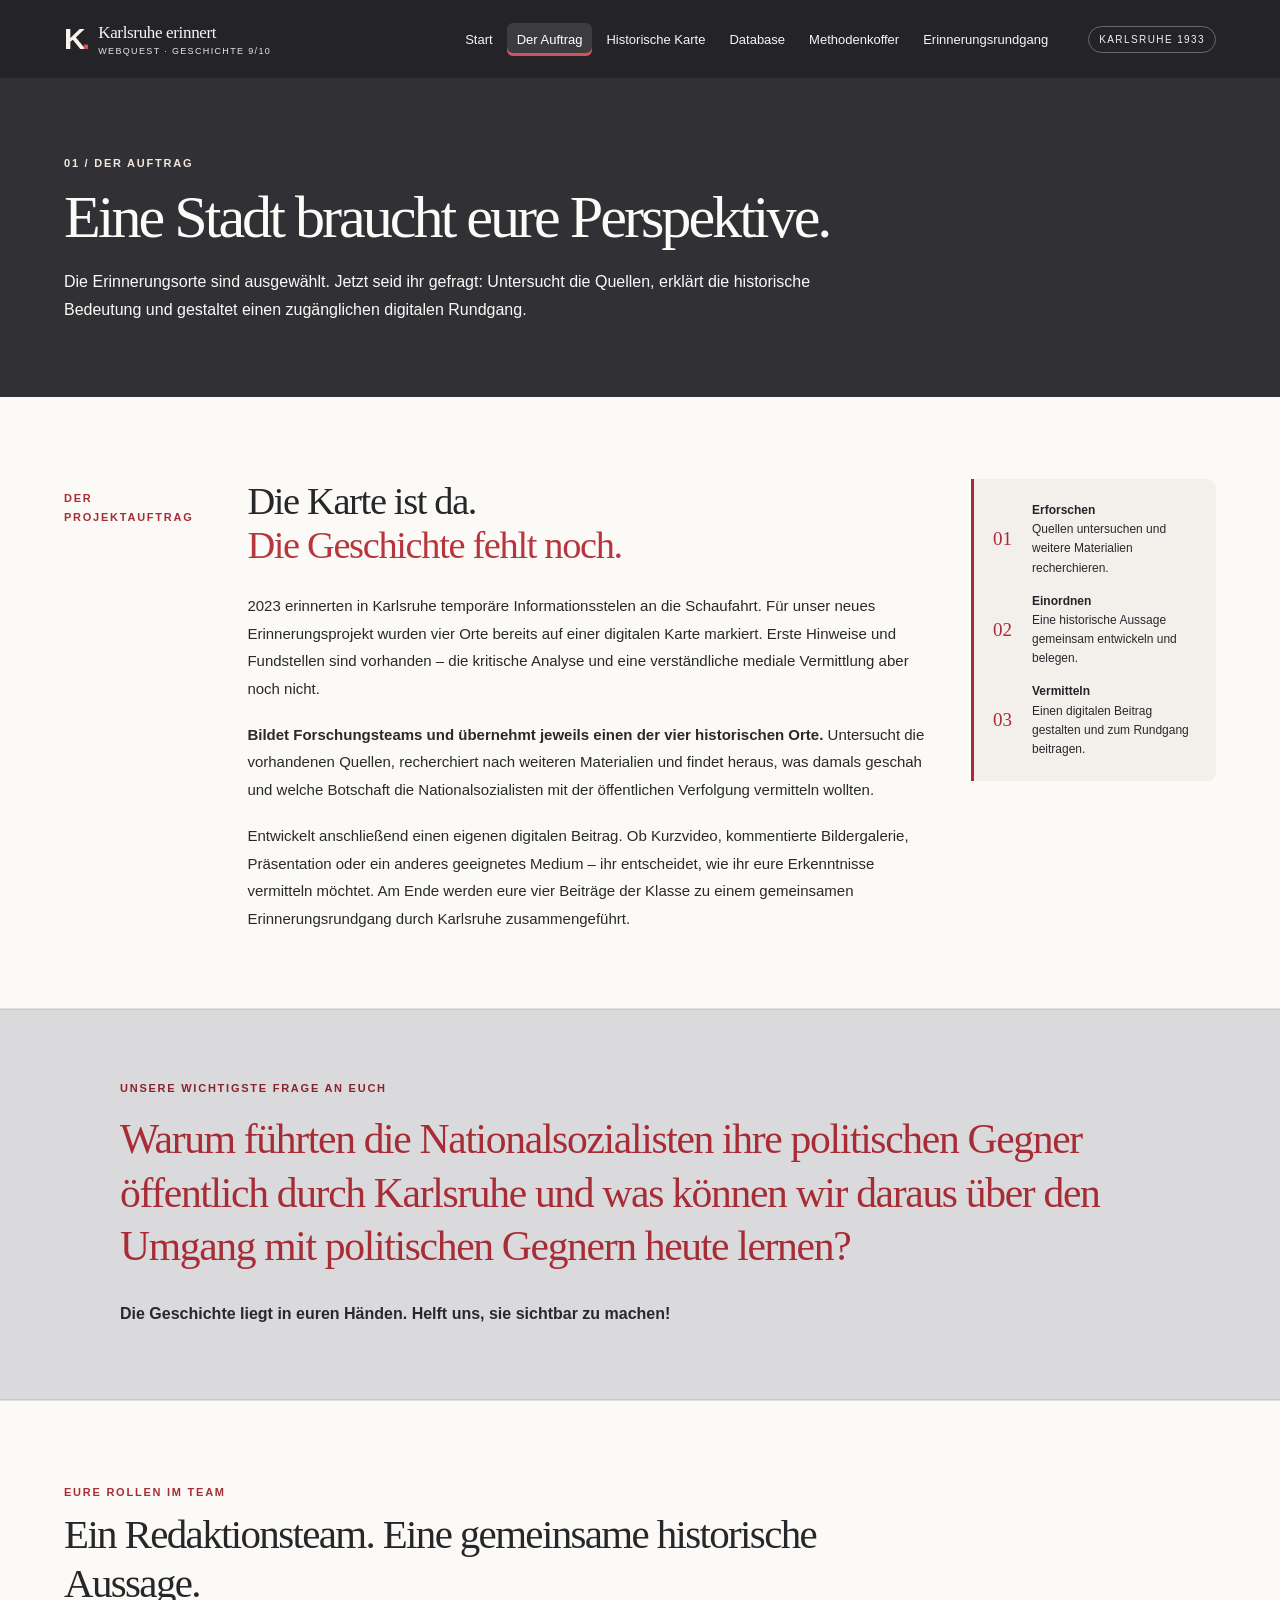
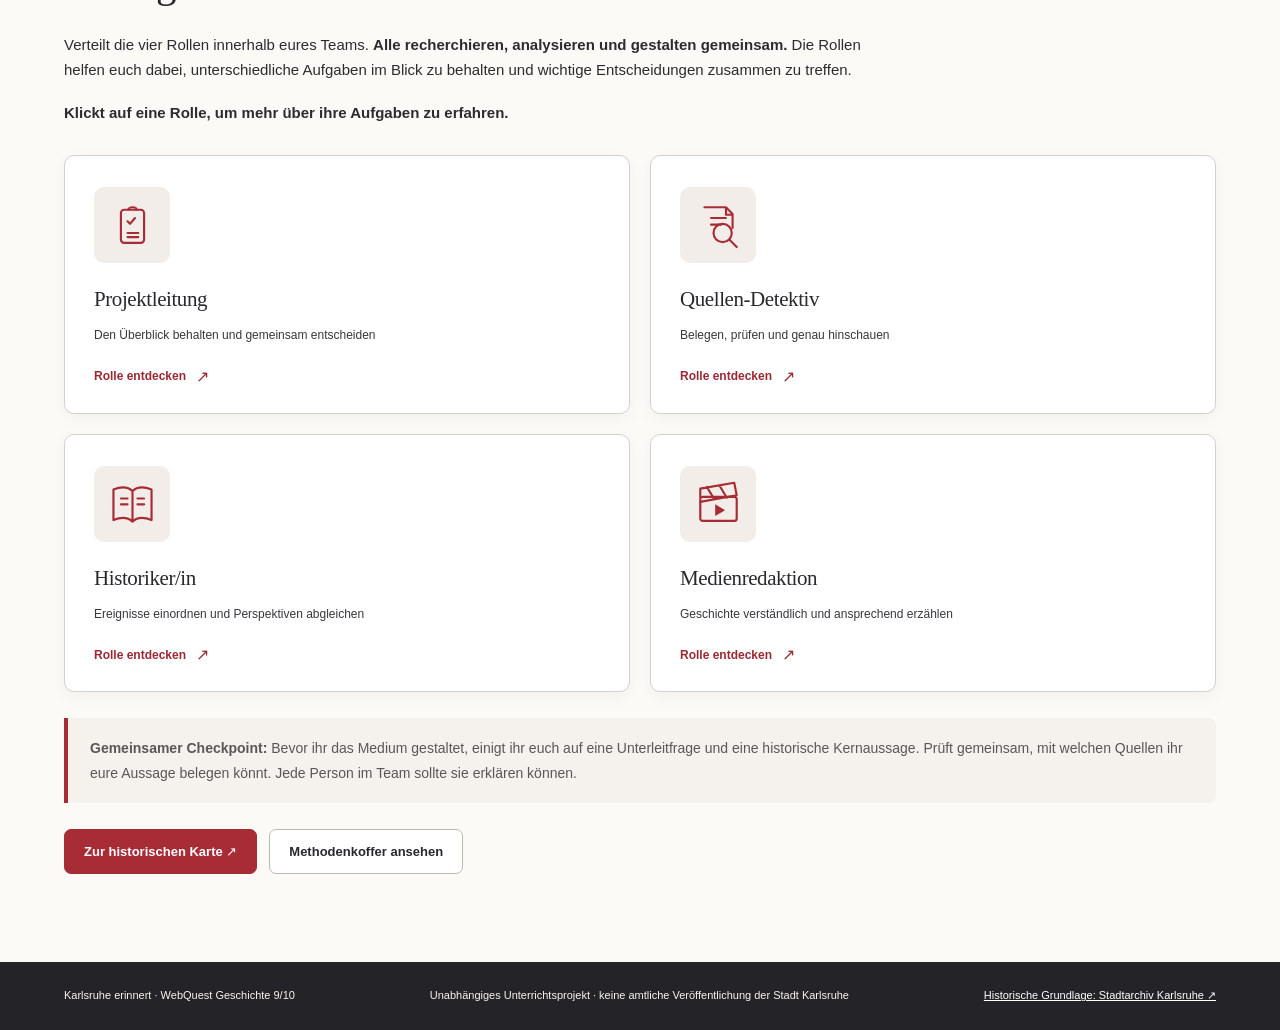
==== commit c53f9173: "Refresh project-assignment stylesheet to avoid stale cached design" ====
--- a/auftrag.html
+++ b/auftrag.html
@@ -6,7 +6,7 @@
   <meta name="description" content="Gegner oder Feind? – Karlsruher WebQuest zur Schaufahrt vom 16. Mai 1933.">
   <title>Der Auftrag | Karlsruhe erinnert</title>
   
-  <link rel="stylesheet" href="styles.css">
+  <link rel="stylesheet" href="styles.css?v=20261127-auftrag-v3">
   <script src="rollen.js" defer></script>
   
 </head>
--- a/styles.css
+++ b/styles.css
@@ -234,3 +234,365 @@
 .map-fallback{color:#383639}
 /* Interaktive Elemente bleiben deutlich erkennbar. */
 a:focus-visible,button:focus-visible,input:focus-visible,textarea:focus-visible,summary:focus-visible{outline:3px solid #C53542;outline-offset:3px}
+
+
+/* === Projektauftrag: erweiterte Mission, Leitfrage und interaktive Rollen === */
+.assignment-extended{
+  grid-template-columns:145px minmax(0,1fr) 245px;
+  gap:clamp(24px,3vw,44px);
+  align-items:start;
+  background:#FCFAF6;
+  padding-top:82px;
+  padding-bottom:76px;
+}
+.assignment-extended .assignment-side-label{
+  padding-top:10px;
+  line-height:1.75;
+}
+.assignment-extended .assignment-main>p{
+  font-size:15px;
+  line-height:1.83;
+  color:#29282C;
+  margin:0 0 19px;
+  max-width:790px;
+}
+.assignment-extended .assignment-main>p:last-child{margin-bottom:0}
+.assignment-extended .assignment-main strong{font-weight:750;color:#29282C}
+.assignment-extended .assignment-main h2{margin-bottom:25px}
+.assignment-extended .assignment-tasks{
+  background:#F3F0EB;
+  border-left:3px solid #A72C36;
+  border-radius:0 9px 9px 0;
+  padding:22px 19px;
+  grid-template-columns:30px minmax(0,1fr);
+  gap:14px 9px;
+}
+.assignment-extended .assignment-tasks p{
+  margin:0;
+  font-size:12px;
+  line-height:1.6;
+  color:#29282C;
+}
+.assignment-extended .assignment-tasks p strong{
+  font-size:12px;
+  color:#242328;
+}
+.assignment-extended .task-number{
+  font-size:19px;
+  line-height:1.2;
+}
+.core-question-section{
+  background:#EEECE9;
+  border-top:1px solid #DBD7D1;
+  border-bottom:1px solid #DBD7D1;
+  padding:72px max(5vw,calc((100vw - 1300px)/2));
+}
+.core-question-inner{
+  max-width:1040px;
+  margin:0 auto;
+}
+.core-question-label{
+  color:#88232C;
+  font-size:11px;
+  font-weight:800;
+  letter-spacing:.16em;
+  margin:0 0 19px;
+}
+.core-question-inner h2{
+  color:#A72C36;
+  font-family:Georgia,"Times New Roman",serif;
+  font-weight:400;
+  font-size:clamp(29px,3.1vw,43px);
+  letter-spacing:-.03em;
+  line-height:1.3;
+  margin:0;
+  text-wrap:pretty;
+}
+.core-question-final{
+  font-size:16px;
+  font-weight:700;
+  color:#29282C;
+  line-height:1.6;
+  margin:27px 0 0;
+}
+.roles-section .roles-hint{
+  margin-top:17px;
+  margin-bottom:0;
+  font-weight:650;
+  color:#A72C36;
+}
+.roles-section .role-button-grid{
+  grid-template-columns:repeat(4,minmax(0,1fr));
+  align-items:stretch;
+  gap:15px;
+  margin:30px 0 26px;
+}
+.role-button-grid .role-card{
+  appearance:none;
+  background:#FFFFFF;
+  border:1px solid #DFDAD4;
+  border-radius:10px;
+  box-shadow:0 5px 16px rgba(32,31,34,.04);
+  color:#26252A;
+  padding:25px 20px 21px;
+  display:flex;
+  flex-direction:column;
+  align-items:flex-start;
+  text-align:left;
+  min-height:248px;
+  width:100%;
+  transition:transform .15s ease,border-color .15s ease,box-shadow .15s ease;
+}
+.role-button-grid .role-card:hover{
+  transform:translateY(-3px);
+  border-color:#A72C36;
+  box-shadow:0 10px 24px rgba(32,31,34,.10);
+}
+.role-button-grid .role-card:active{transform:translateY(-1px)}
+.role-motif{
+  display:grid;
+  place-items:center;
+  width:76px;
+  height:76px;
+  border-radius:10px;
+  background:#F2EDE8;
+  color:#A72C36;
+  margin-bottom:22px;
+}
+.role-motif svg{width:53px;height:53px;display:block}
+.role-name{
+  display:block;
+  font-family:Georgia,"Times New Roman",serif;
+  font-size:21px;
+  line-height:1.25;
+  letter-spacing:-.02em;
+  margin-bottom:8px;
+  color:#29282C;
+}
+.role-short{
+  font-size:12px;
+  line-height:1.5;
+  color:#39373B;
+  margin-bottom:18px;
+}
+.role-view{
+  display:flex;
+  gap:10px;
+  align-items:center;
+  font-size:12px;
+  font-weight:800;
+  color:#9B2933;
+  margin-top:auto;
+}
+.role-view span{font-size:16px}
+.role-dialog{
+  width:min(725px,calc(100vw - 30px));
+  max-width:none;
+  max-height:min(85vh,850px);
+  overflow:auto;
+  padding:0;
+  border:1px solid #D9D3CC;
+  border-radius:14px;
+  background:#FCFAF6;
+  color:#26252A;
+  box-shadow:0 24px 70px rgba(0,0,0,.26);
+}
+.role-dialog::backdrop{background:rgba(22,21,24,.68)}
+.role-dialog-inner{padding:clamp(23px,3vw,40px);position:relative}
+.role-dialog-close{
+  position:absolute;
+  right:17px;
+  top:12px;
+  font-size:29px;
+  line-height:1;
+  width:38px;
+  height:38px;
+  border-radius:50%;
+  border:1px solid transparent;
+  background:transparent;
+  color:#333036;
+}
+.role-dialog-close:hover{background:#ECE8E3}
+.role-dialog-top{display:flex;align-items:center;justify-content:space-between;gap:12px;padding-right:42px}
+.role-dialog-count{font-size:11px;font-weight:800;color:#6D6668;letter-spacing:.1em}
+.role-dialog-heading{display:flex;gap:20px;align-items:center;margin:20px 0 15px}
+.role-dialog-icon{
+  display:grid;
+  place-items:center;
+  flex-shrink:0;
+  width:76px;
+  height:76px;
+  background:#F2E8E6;
+  border-radius:10px;
+  color:#A72C36;
+}
+.role-dialog-icon svg{display:block;width:52px;height:52px}
+.role-dialog-heading h2{
+  font-family:Georgia,"Times New Roman",serif;
+  font-weight:400;
+  font-size:clamp(28px,3vw,37px);
+  letter-spacing:-.025em;
+  line-height:1.2;
+  margin:0;
+}
+.role-dialog-intro{
+  font-size:15px;
+  line-height:1.75;
+  color:#2C2B2E;
+  margin:0 0 25px;
+}
+.role-dialog-inner h3{
+  font-size:14px;
+  letter-spacing:.015em;
+  margin:0 0 13px;
+  color:#2C2B2E;
+}
+.role-dialog-tasks{margin:0 0 22px;padding-left:23px}
+.role-dialog-tasks li{
+  font-size:14px;
+  line-height:1.72;
+  color:#2C2B2E;
+  padding-left:3px;
+  margin-bottom:10px;
+}
+.role-dialog-tasks li::marker{color:#A72C36}
+.role-dialog-tip{
+  background:#EEECE9;
+  border-left:4px solid #A72C36;
+  border-radius:0 7px 7px 0;
+  padding:16px 19px;
+}
+.role-dialog-tip strong{font-size:12px;color:#67262E;letter-spacing:.015em}
+.role-dialog-tip p{
+  margin:9px 0 0;
+  color:#992832;
+  font-family:Georgia,serif;
+  font-size:20px;
+  line-height:1.4;
+}
+.role-dialog-foot{
+  font-size:12px;
+  color:#4A464A;
+  line-height:1.65;
+  margin:18px 0 0;
+}
+.role-dialog-done{
+  margin-top:20px;
+  border:none;
+  background:#A72C36;
+  color:#fff;
+  border-radius:7px;
+  padding:12px 18px;
+  font-size:13px;
+  font-weight:750;
+}
+.role-dialog-done:hover{background:#8F242D}
+@media(max-width:1130px){
+  .assignment-extended{
+    grid-template-columns:130px minmax(0,1fr);
+    gap:25px 33px;
+  }
+  .assignment-extended .assignment-tasks{
+    grid-column:2;
+    border-left:3px solid #A72C36;
+    margin-top:6px;
+  }
+  .roles-section .role-button-grid{grid-template-columns:repeat(2,minmax(0,1fr))}
+  .role-button-grid .role-card{min-height:220px}
+}
+@media(max-width:700px){
+  .assignment-extended{display:block;padding:53px 20px}
+  .assignment-extended .assignment-side-label{margin-bottom:18px;padding:0}
+  .assignment-extended .assignment-tasks{margin-top:24px}
+  .core-question-section{padding:52px 20px}
+  .roles-section .role-button-grid{grid-template-columns:repeat(2,minmax(0,1fr));gap:10px}
+  .role-button-grid .role-card{padding:15px 13px;min-height:210px}
+  .role-motif{width:57px;height:57px;margin-bottom:15px}
+  .role-motif svg{width:42px;height:42px}
+  .role-name{font-size:18px}
+  .role-short{font-size:11px}
+  .role-dialog-heading{gap:12px}
+  .role-dialog-icon{width:58px;height:58px}
+  .role-dialog-icon svg{width:41px;height:41px}
+}
+@media(max-width:370px){
+  .roles-section .role-button-grid{grid-template-columns:1fr}
+  .role-button-grid .role-card{min-height:150px}
+}
+
+
+/* === Nachbesserung: gut sichtbare Leitfrage und großzügigere Rollenkarten === */
+.core-question-section{
+  background-color:#DADADC;
+  border-top:1px solid #C9C8CB;
+  border-bottom:1px solid #C9C8CB;
+}
+.core-question-inner h2#main-research-question{
+  /* Dieselbe klassische Serifenschrift wie die großen Seitenüberschriften. */
+  font-family:Georgia,"Times New Roman",serif;
+  font-weight:400;
+  font-style:normal;
+  font-size:clamp(33px,3.25vw,45px);
+  line-height:1.29;
+  letter-spacing:-.032em;
+  color:#A72C36;
+}
+.roles-section .role-button-grid{
+  gap:20px;
+}
+.role-button-grid .role-card{
+  min-height:286px;
+  padding:31px 29px 27px;
+  border:1px solid #D5D0CB;
+}
+.role-button-grid .role-name{
+  font-family:Georgia,"Times New Roman",serif;
+  font-size:21px;
+  line-height:1.32;
+  margin-bottom:12px;
+}
+.role-button-grid .role-short{
+  font-size:12px;
+  line-height:1.65;
+  margin-bottom:21px;
+}
+.role-button-grid .role-motif{
+  margin-bottom:23px;
+}
+/* Bei mittelgroßen Bildschirmen lieber zwei geräumige Karten pro Zeile,
+   statt vier schmale Karten mit dicht gedrängtem Text. */
+@media(max-width:1300px){
+  .roles-section .role-button-grid{
+    grid-template-columns:repeat(2,minmax(0,1fr));
+  }
+  .role-button-grid .role-card{
+    min-height:250px;
+  }
+}
+@media(max-width:700px){
+  .core-question-section{
+    padding:56px 22px;
+  }
+  .core-question-inner h2#main-research-question{
+    font-size:clamp(29px,6.1vw,37px);
+  }
+  .roles-section .role-button-grid{
+    gap:14px;
+  }
+  .role-button-grid .role-card{
+    min-height:246px;
+    padding:22px 19px 21px;
+  }
+  .role-button-grid .role-name{
+    font-size:19px;
+  }
+}
+@media(max-width:540px){
+  .roles-section .role-button-grid{
+    grid-template-columns:1fr;
+  }
+  .role-button-grid .role-card{
+    min-height:190px;
+    padding:24px;
+  }
+}
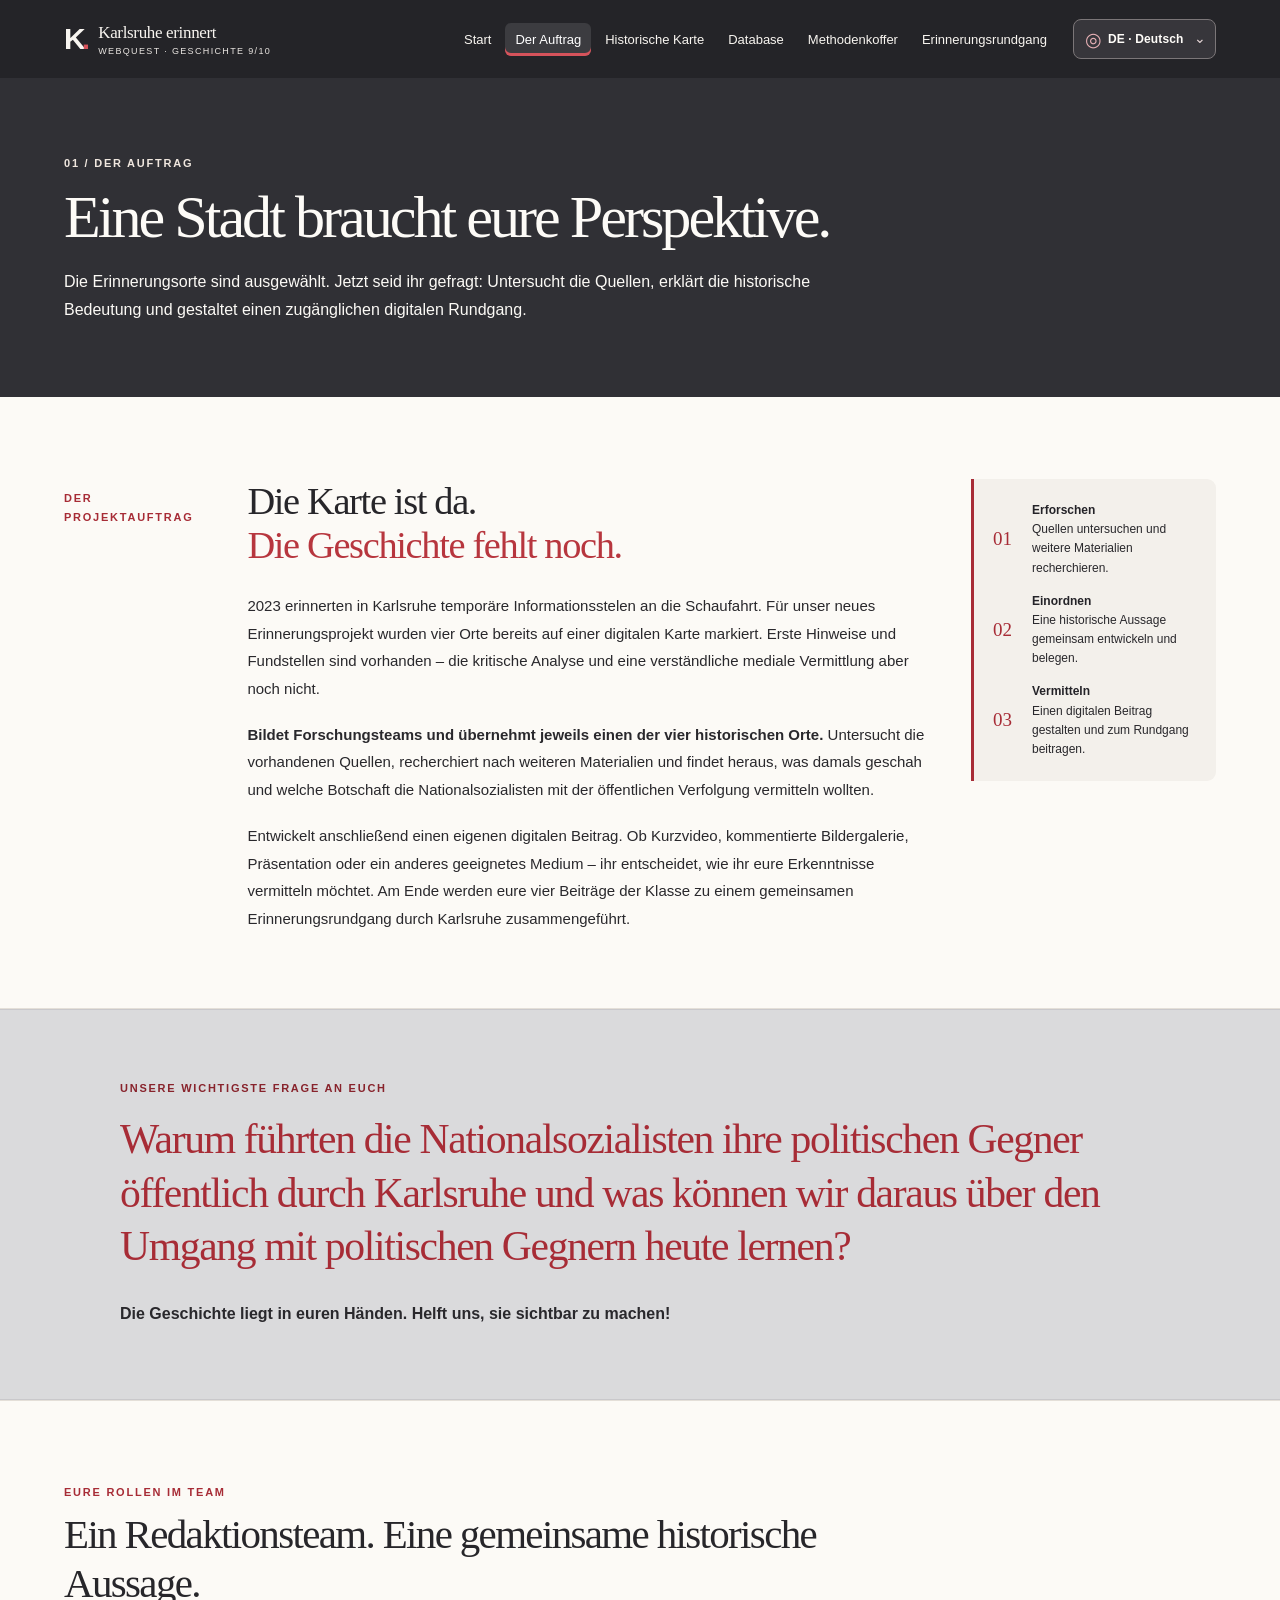
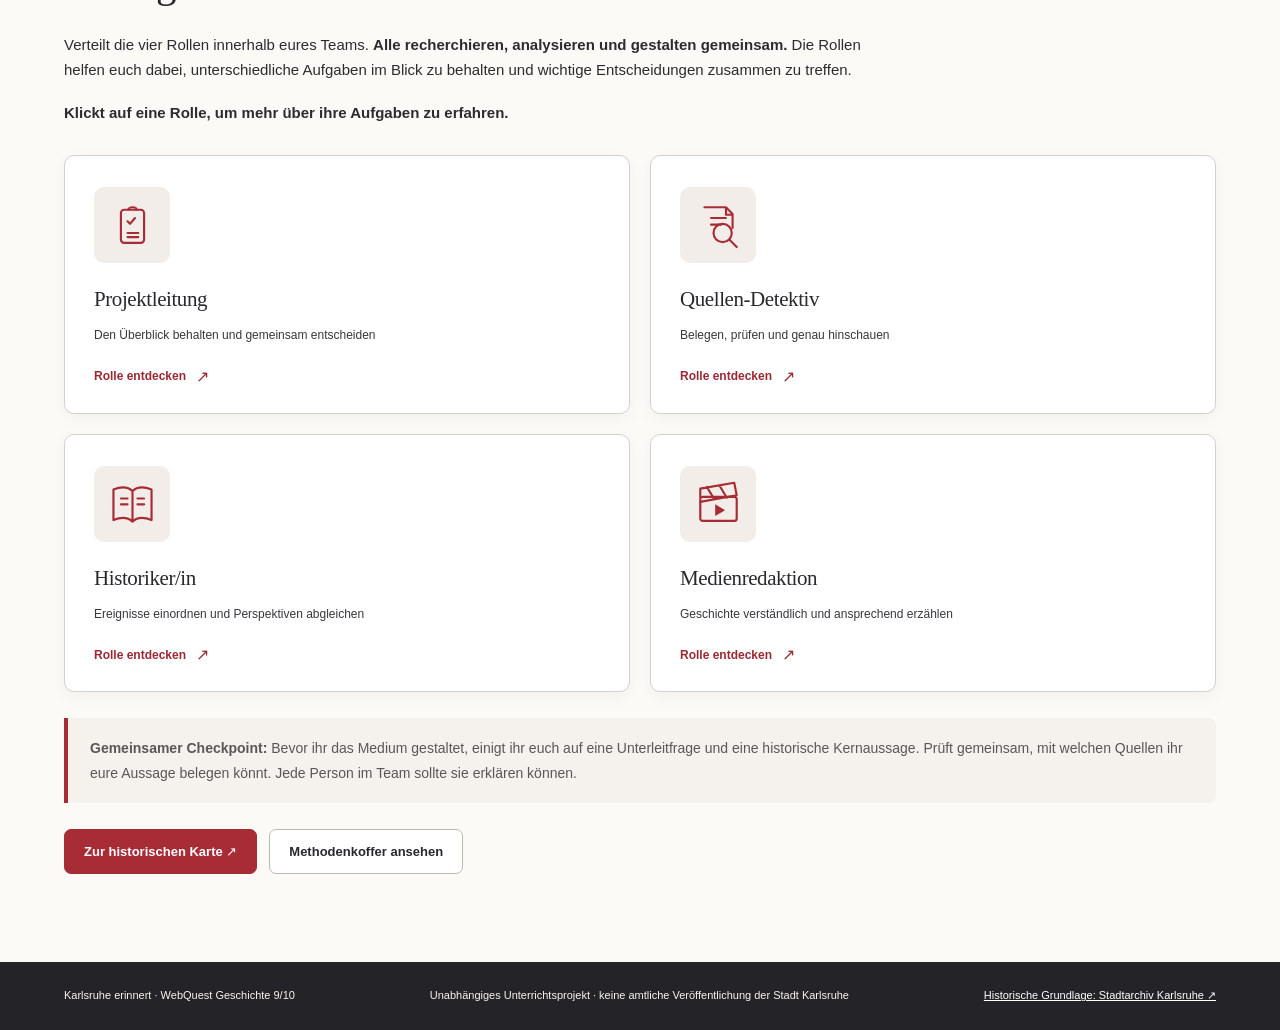
==== commit 5539fa58: "Enable persistent German, English and easy German language selection" ====
--- a/auftrag.html
+++ b/auftrag.html
@@ -6,9 +6,11 @@
   <meta name="description" content="Gegner oder Feind? – Karlsruher WebQuest zur Schaufahrt vom 16. Mai 1933.">
   <title>Der Auftrag | Karlsruhe erinnert</title>
   
-  <link rel="stylesheet" href="styles.css?v=20261127-auftrag-v3">
+  <link rel="stylesheet" href="styles.css?v=lang-v1">
   <script src="rollen.js" defer></script>
   
+  <script src="i18n-data.js?v=lang-v1" defer></script>
+  <script src="i18n.js?v=lang-v1" defer></script>
 </head>
 <body>
   <a class="skip-link" href="#content">Zum Inhalt springen</a>
--- a/styles.css
+++ b/styles.css
@@ -596,3 +596,877 @@
     padding:24px;
   }
 }
+
+
+/* === Historische Karte V2 · zurückhaltender OSM-Stil, Stele-Marker === */
+#map{
+  background:#F8F5EC;
+  border-top:1px solid #E5DED5;
+  border-bottom:1px solid #E5DED5;
+}
+/* Nur Kartenkacheln filtern: Routenlinie, Stationen und Bedienelemente
+   behalten unveränderte Kontrast- und Akzentfarben. */
+#map .leaflet-tile-pane .leaflet-tile{
+  filter:grayscale(.95) sepia(.16) brightness(1.10) contrast(.85);
+}
+#map .leaflet-control-zoom a{
+  color:#35343A;
+  background:#FFFDF9;
+  border-color:#D7D1C9;
+}
+#map .leaflet-control-zoom a:hover{
+  background:#F3EEE8;
+}
+#map .leaflet-control-attribution{
+  background:rgba(255,253,248,.92);
+  color:#343239;
+}
+#map .leaflet-control-attribution a{color:#81202C}
+#map .leaflet-tooltip{
+  background:#2D2C31;
+  color:#fff;
+  border:none;
+  font-size:12px;
+  font-weight:700;
+  box-shadow:0 6px 14px rgba(0,0,0,.18);
+}
+#map .leaflet-tooltip::before{border-top-color:#2D2C31}
+#map .leaflet-div-icon.station-marker-v2{
+  border:none!important;
+  background:transparent!important;
+  box-shadow:none!important;
+  display:block;
+  overflow:visible;
+}
+.memorial-pin{
+  position:relative;
+  display:flex;
+  flex-direction:column;
+  align-items:center;
+  justify-content:center;
+  gap:2px;
+  width:47px;
+  height:53px;
+  box-sizing:border-box;
+  background:#FFFCF6;
+  color:#343237;
+  border:2px solid #343237;
+  border-radius:7px 7px 5px 5px;
+  box-shadow:0 4px 12px rgba(25,24,27,.22);
+  transition:background .15s ease, color .15s ease,transform .15s ease;
+}
+.memorial-pin::after{
+  content:"";
+  position:absolute;
+  bottom:-9px;
+  left:15px;
+  width:13px;
+  height:13px;
+  background:inherit;
+  border-right:2px solid #343237;
+  border-bottom:2px solid #343237;
+  border-bottom-right-radius:2px;
+  transform:rotate(45deg);
+  z-index:-1;
+}
+.memorial-symbol{
+  display:block;
+  width:25px;
+  height:25px;
+  flex-shrink:0;
+}
+.memorial-number{
+  font-size:11px;
+  line-height:1.1;
+  font-weight:800;
+  letter-spacing:.04em;
+  font-variant-numeric:tabular-nums;
+}
+.station-marker-v2:hover .memorial-pin,
+.station-marker-v2.is-active .memorial-pin{
+  background:#A72C36;
+  color:#FFFDFC;
+  border-color:#7D2029;
+  transform:translateY(-3px);
+  box-shadow:0 7px 17px rgba(104,26,34,.34);
+}
+.station-marker-v2:hover .memorial-pin::after,
+.station-marker-v2.is-active .memorial-pin::after{
+  border-right-color:#7D2029;
+  border-bottom-color:#7D2029;
+}
+.station-marker-v2:focus-visible .memorial-pin{
+  outline:3px solid #E0B68A;
+  outline-offset:3px;
+}
+.map-topline .live-dot{background:#A72C36}
+.map-topline .small-button{background:#FFFCF8;border-color:#D8D1C9;color:#333137}
+.map-topline .small-button:hover{background:#F1EAE2}
+.map-footer{
+  background:#FCFAF6;
+  border-bottom:1px solid #DED8D0;
+  color:#353338;
+  font-size:11px;
+  line-height:1.75;
+}
+.map-footer strong{color:#242328}
+.map-disclaimer{color:#4E4A4E}
+.map-disclaimer a{color:#962732;font-weight:700}
+.station-number{background:#36343A}
+.station-btn.active .station-number{background:#A72C36}
+.map-note{border-left:3px solid #A72C36;background:#F7F1EB;color:#343237}
+@media(max-width:700px){
+  .memorial-pin{width:43px;height:49px}
+  .memorial-pin::after{left:13px}
+  .memorial-symbol{width:23px;height:23px}
+}
+
+
+/* === Database V1 · Gemeinsames Forschungsarchiv === */
+.archive-section{
+  background:#FCFAF6;
+  padding:68px max(5vw,calc((100vw - 1300px)/2)) 90px;
+}
+.archive-intro{
+  display:flex;
+  align-items:end;
+  justify-content:space-between;
+  gap:26px;
+  margin-bottom:28px;
+}
+.archive-intro h2{
+  font-family:Georgia,"Times New Roman",serif;
+  font-size:clamp(29px,3vw,43px);
+  font-weight:400;
+  line-height:1.2;
+  letter-spacing:-.035em;
+  color:#29272B;
+  margin:12px 0 12px;
+}
+.archive-intro p:not(.section-kicker){
+  max-width:790px;
+  font-size:15px;
+  line-height:1.75;
+  color:#2C2B2E;
+  margin:0;
+}
+.archive-intro-actions{
+  display:flex;
+  flex-shrink:0;
+  gap:10px;
+  flex-wrap:wrap;
+  align-items:center;
+}
+.archive-button{
+  appearance:none;
+  display:inline-flex;
+  align-items:center;
+  justify-content:center;
+  gap:8px;
+  border:1px solid transparent;
+  border-radius:7px;
+  padding:12px 16px;
+  min-height:42px;
+  font-size:12px;
+  font-weight:750;
+  line-height:1.2;
+  cursor:pointer;
+  text-decoration:none;
+  white-space:nowrap;
+}
+.archive-button-primary{background:#A72C36;color:#FFF;border-color:#A72C36}
+.archive-button-primary:hover:not(:disabled){background:#882630;border-color:#882630}
+.archive-button-secondary{background:#fff;color:#343237;border-color:#CDC7C0}
+.archive-button-secondary:hover:not(:disabled){background:#F2EDE7}
+.archive-button-danger{background:#fff;color:#8C2732;border-color:#C99B9F}
+.archive-button-danger:hover{background:#FAEEEE}
+.archive-button:disabled{opacity:.55;cursor:not-allowed}
+.archive-status{
+  border-radius:9px;
+  border:1px solid #D7D1CB;
+  padding:19px 22px;
+  background:#EDEAE5;
+  display:flex;
+  gap:16px;
+  align-items:flex-start;
+  margin:0 0 22px;
+}
+.archive-status.archive-connected{border-color:#D7D1CB;background:#F3F0EB}
+.archive-status-icon{
+  flex:0 0 33px;
+  height:33px;
+  width:33px;
+  border-radius:7px;
+  display:grid;
+  place-items:center;
+  background:#A72C36;
+  color:#fff;
+  font-size:21px;
+}
+.archive-status strong{display:block;color:#2C292D;font-size:14px;margin:2px 0 6px}
+.archive-status p{font-size:13px;line-height:1.65;color:#343135;margin:0}
+.archive-account{
+  border:1px solid #DEDAD2;
+  background:#FFF;
+  border-radius:10px;
+  padding:20px 23px;
+  margin-bottom:24px;
+}
+.archive-account-heading{display:flex;align-items:center;justify-content:space-between;gap:15px}
+.archive-account-heading strong{font-size:14px;color:#26252A}
+.archive-account-heading p{font-size:13px;color:#343135;line-height:1.65;margin:5px 0 0}
+.archive-login-form{
+  display:flex;
+  align-items:flex-end;
+  flex-wrap:wrap;
+  gap:12px;
+  margin-top:17px;
+}
+.archive-login-form label{font-size:12px;line-height:1.5;font-weight:700;color:#353237;flex:1 1 190px}
+.archive-login-form input{
+  display:block;
+  width:100%;
+  border:1px solid #CFC9C0;
+  border-radius:7px;
+  height:43px;
+  background:#FCFAF6;
+  color:#2C292E;
+  margin-top:5px;
+  padding:9px 11px;
+  font-size:13px;
+}
+.archive-login-form .archive-button{min-height:43px;margin-bottom:0}
+.archive-account-note{font-size:11px;line-height:1.6;color:#535056;margin:12px 0 0}
+.archive-controls{
+  display:grid;
+  grid-template-columns:minmax(180px,1.65fr) repeat(3,minmax(125px,1fr));
+  gap:12px;
+  align-items:end;
+  border:1px solid #DFDBD4;
+  border-radius:10px;
+  padding:22px;
+  background:#F5F2ED;
+}
+.archive-controls label{
+  display:block;
+  margin-bottom:8px;
+  font-weight:750;
+  font-size:12px;
+  color:#302D31;
+}
+.archive-controls input,.archive-controls select{
+  width:100%;
+  height:45px;
+  background:#FFFEFB;
+  border:1px solid #CDC7C0;
+  border-radius:7px;
+  color:#242328;
+  font-size:13px;
+  padding:10px 12px;
+  min-width:0;
+}
+.archive-controls .archive-input-wrap{position:relative}
+.archive-input-wrap span{
+  position:absolute;
+  left:13px;
+  top:50%;
+  transform:translateY(-50%);
+  color:#8C2D36;
+  font-size:25px;
+  pointer-events:none;
+}
+.archive-input-wrap input{padding-left:41px}
+.archive-list-heading{display:flex;justify-content:space-between;align-items:center;gap:18px;margin:28px 0 16px}
+.archive-list-heading h3{
+  font-family:Georgia,"Times New Roman",serif;
+  font-size:25px;
+  font-weight:400;
+  letter-spacing:-.025em;
+  margin:0;
+  color:#29262B;
+}
+.archive-list-heading>span{font-size:12px;font-weight:750;color:#6A2831}
+.archive-grid{
+  display:grid;
+  grid-template-columns:repeat(3,minmax(0,1fr));
+  align-items:stretch;
+  gap:16px;
+  min-height:170px;
+}
+.archive-empty{
+  grid-column:1/-1;
+  background:#FFF;
+  border:1px dashed #CBC4BD;
+  border-radius:10px;
+  padding:45px 24px;
+  text-align:center;
+}
+.archive-empty-icon{
+  width:58px;
+  height:58px;
+  border-radius:10px;
+  background:#F4EDEC;
+  color:#A72C36;
+  display:grid;
+  place-items:center;
+  font-size:30px;
+  margin:0 auto 15px;
+}
+.archive-empty strong{display:block;font-family:Georgia,serif;font-size:23px;font-weight:400;color:#302C30}
+.archive-empty p{font-size:13px;line-height:1.75;color:#383438;max-width:530px;margin:10px auto 0}
+.archive-item{
+  display:flex;
+  flex-direction:column;
+  min-height:330px;
+  background:#fff;
+  border:1px solid #DED9D2;
+  border-radius:11px;
+  padding:22px;
+  box-shadow:0 5px 18px rgba(32,31,34,.04);
+}
+.archive-item-top{display:flex;justify-content:space-between;align-items:center;gap:10px;margin-bottom:19px}
+.archive-item-icon{
+  height:44px;
+  width:44px;
+  display:grid;
+  place-items:center;
+  background:#F1E7E5;
+  color:#A72C36;
+  border-radius:9px;
+  font-size:25px;
+}
+.archive-item-type{
+  font-size:10px;
+  line-height:1.3;
+  color:#6C2831;
+  font-weight:750;
+  background:#F5ECEA;
+  padding:6px 9px;
+  border-radius:5px;
+  text-align:right;
+}
+.archive-item-title{
+  font-family:Georgia,"Times New Roman",serif;
+  font-weight:400;
+  font-size:23px;
+  line-height:1.25;
+  letter-spacing:-.02em;
+  color:#282529;
+  margin:0 0 7px;
+}
+.archive-item-station{font-size:12px;line-height:1.5;font-weight:750;color:#8C2732;margin:0 0 12px}
+.archive-item-description{font-size:13px;line-height:1.65;color:#343135;margin:0 0 16px;overflow-wrap:anywhere;display:-webkit-box;-webkit-box-orient:vertical;-webkit-line-clamp:4;overflow:hidden}
+.archive-item-info{
+  display:flex;
+  gap:7px 15px;
+  flex-wrap:wrap;
+  font-size:11px;
+  color:#49464A;
+  margin-top:auto;
+  padding-bottom:12px;
+}
+.archive-review{
+  align-self:flex-start;
+  padding:7px 10px;
+  border-radius:5px;
+  font-size:10px;
+  font-weight:750;
+  margin-bottom:12px;
+  color:#8C2732;
+  background:#F7ECE9;
+}
+.archive-review-approved{color:#353238;background:#EBE8E3}
+.archive-review-rejected{color:#80222C;background:#F4DEDF}
+.archive-item-actions{display:flex;gap:8px;align-items:center;flex-wrap:wrap;border-top:1px solid #E5E1DC;padding-top:13px}
+.archive-detail-button,.archive-link-button{
+  display:inline-block;
+  background:transparent;
+  border:0;
+  padding:8px 0;
+  font-size:12px;
+  font-weight:750;
+  color:#A72C36;
+  text-decoration:none;
+  cursor:pointer;
+}
+.archive-link-button{margin-left:auto}
+.archive-detail-button:hover,.archive-link-button:hover{text-decoration:underline;text-underline-offset:3px}
+.archive-footnote{
+  margin-top:29px;
+  padding:23px 26px;
+  background:#EEEAE5;
+  border-left:3px solid #A72C36;
+  border-radius:0 9px 9px 0;
+}
+.archive-footnote strong{font-size:14px;color:#29262A}
+.archive-footnote p{font-size:13px;line-height:1.72;color:#373338;margin:8px 0 0;max-width:1050px}
+.archive-dialog{
+  width:min(745px,calc(100vw - 26px));
+  max-width:none;
+  max-height:90vh;
+  overflow:auto;
+  margin:auto;
+  border:1px solid #D8D2CA;
+  border-radius:14px;
+  padding:0;
+  background:#FCFAF6;
+  color:#252428;
+  box-shadow:0 24px 70px rgba(0,0,0,.26);
+}
+.archive-dialog::backdrop{background:rgba(21,20,23,.66)}
+.archive-form,.archive-detail-body{padding:clamp(22px,3vw,38px);position:relative}
+.archive-dialog-header{display:flex;align-items:start;gap:20px;justify-content:space-between;padding-right:25px}
+.archive-dialog-header h2,.archive-detail-body h2{
+  font-family:Georgia,"Times New Roman",serif;
+  font-weight:400;
+  font-size:clamp(28px,3.3vw,37px);
+  letter-spacing:-.03em;
+  line-height:1.2;
+  color:#2D2A2F;
+  margin:8px 0 17px;
+}
+.archive-dialog-close{
+  position:absolute;
+  right:15px;
+  top:12px;
+  width:38px;
+  height:38px;
+  border:0;
+  border-radius:50%;
+  background:transparent;
+  color:#312E34;
+  font-size:29px;
+  line-height:1;
+  cursor:pointer;
+}
+.archive-dialog-close:hover{background:#EBE5DE}
+.archive-form>p:not(.archive-form-message){font-size:13px;color:#373338;line-height:1.7;max-width:640px;margin:0 0 20px}
+.archive-form-grid{display:grid;grid-template-columns:1fr 1fr;gap:16px}
+.archive-form-grid label{
+  display:block;
+  font-size:12px;
+  font-weight:750;
+  color:#302D31;
+  line-height:1.5;
+}
+.archive-form-grid label span{color:#A72C36}
+.archive-form-grid .archive-field-full{grid-column:1/-1}
+.archive-form-grid input,.archive-form-grid select,.archive-form-grid textarea{
+  display:block;
+  width:100%;
+  border:1px solid #CBC5BE;
+  border-radius:7px;
+  background:#FFFFFF;
+  margin-top:7px;
+  padding:11px 12px;
+  font-size:13px;
+  font-weight:400;
+  line-height:1.6;
+  color:#29262A;
+  min-width:0;
+}
+.archive-form-grid textarea{resize:vertical;min-height:106px}
+.archive-dialog-actions{display:flex;align-items:center;justify-content:flex-end;gap:10px;flex-wrap:wrap;margin-top:24px}
+.archive-form-message{font-size:12px;line-height:1.6;font-weight:700;color:#8D2732;margin:12px 0 0}
+.archive-detail-fields{margin:0;padding:0}
+.archive-detail-field{
+  display:grid;
+  grid-template-columns:minmax(130px,.55fr) minmax(0,1.45fr);
+  gap:16px;
+  padding:12px 0;
+  border-bottom:1px solid #E6E0D9;
+}
+.archive-detail-fields dt{font-size:12px;color:#6D2832;font-weight:750}
+.archive-detail-fields dd{
+  margin:0;
+  font-size:13px;
+  color:#302D32;
+  line-height:1.65;
+  overflow-wrap:anywhere;
+  white-space:pre-wrap;
+}
+.archive-detail-dialog .archive-dialog-actions{justify-content:flex-start}
+[hidden]{display:none!important}
+@media(max-width:1100px){
+  .archive-intro{display:block}
+  .archive-intro-actions{margin-top:20px}
+  .archive-controls{grid-template-columns:repeat(2,minmax(0,1fr))}
+  .archive-grid{grid-template-columns:repeat(2,minmax(0,1fr))}
+}
+@media(max-width:700px){
+  .archive-section{padding:50px 20px 65px}
+  .archive-controls{grid-template-columns:1fr;padding:16px}
+  .archive-grid{grid-template-columns:1fr}
+  .archive-login-form{display:grid;grid-template-columns:1fr}
+  .archive-login-form label{width:100%}
+  .archive-form-grid{grid-template-columns:1fr}
+  .archive-form-grid .archive-field-full{grid-column:1}
+  .archive-item{min-height:260px}
+  .archive-detail-field{grid-template-columns:1fr;gap:4px}
+  .archive-intro-actions .archive-button{flex:1 1 auto}
+}
+
+
+/* === Database V2 · private PDFs und Bilder === */
+.archive-upload-choice{
+  border:1px solid #D7D1CA;
+  padding:15px 16px 13px;
+  margin:2px 0 0;
+  background:#F8F5F0;
+  border-radius:9px;
+  min-width:0;
+}
+.archive-upload-choice legend{
+  padding:0 6px;
+  color:#302D31;
+  font-size:12px;
+  font-weight:750;
+}
+.archive-upload-options{
+  display:flex;
+  gap:10px;
+  flex-wrap:wrap;
+  margin:3px 0 11px;
+}
+.archive-form-grid .archive-upload-option{
+  display:flex;
+  align-items:center;
+  gap:9px;
+  flex:1 1 190px;
+  background:#FFF;
+  border:1px solid #DBD5CD;
+  padding:12px 14px;
+  border-radius:7px;
+  cursor:pointer;
+  font-size:13px;
+  color:#29262A;
+  font-weight:650;
+}
+.archive-upload-option:has(input:checked){
+  border-color:#A72C36;
+  background:#FDF5F2;
+}
+.archive-form-grid .archive-upload-option input{
+  width:16px;
+  height:16px;
+  margin:0;
+  padding:0;
+  accent-color:#A72C36;
+  flex:0 0 16px;
+}
+.archive-upload-option:has(input:disabled){
+  cursor:not-allowed;
+  opacity:.65;
+}
+.archive-upload-hint,.archive-file-area p{
+  margin:9px 0 0;
+  color:#403D41;
+  font-size:12px;
+  line-height:1.6;
+  font-weight:400;
+}
+.archive-form-grid .archive-file-area>label{
+  font-size:12px;
+  font-weight:750;
+}
+.archive-file-area{
+  background:#F8F5F0;
+  border:1px dashed #C5BCB4;
+  border-radius:9px;
+  padding:16px;
+}
+.archive-form-grid .archive-file-area input[type=file]{
+  background:#FFF;
+  padding:10px;
+  cursor:pointer;
+}
+.archive-file-area .archive-upload-warning{
+  color:#87303A;
+  font-weight:650;
+}
+.archive-file-preview{
+  border:1px solid #DDD6CF;
+  border-radius:9px;
+  padding:16px;
+  margin-top:23px;
+  background:#F4F0EB;
+  text-align:center;
+}
+.archive-preview-image{
+  display:block;
+  width:100%;
+  max-height:430px;
+  object-fit:contain;
+  border-radius:6px;
+  background:#fff;
+}
+.archive-preview-note,.archive-preview-lifetime,.archive-preview-error{
+  font-size:12px;
+  line-height:1.65;
+  color:#3F3B40;
+  margin:9px 0;
+}
+.archive-preview-lifetime{
+  text-align:left;
+  color:#575258;
+  margin-top:15px;
+}
+.archive-preview-error{
+  color:#8F2832;
+  text-align:left;
+}
+.archive-pdf-preview{
+  display:grid;
+  place-items:center;
+  background:#F1E5E3;
+  color:#A72C36;
+  border-radius:9px;
+  width:80px;
+  height:90px;
+  font-size:47px;
+  margin:10px auto;
+}
+
+
+/* === Kartenstationen V3 · Freigegebene Dateien & Links aus der Database === */
+.approved-archive{
+  margin:23px 0 0;
+  border-top:1px solid #E1DCD5;
+  padding:21px 0 2px;
+}
+.approved-archive-head{
+  display:flex;
+  align-items:center;
+  justify-content:space-between;
+  flex-wrap:wrap;
+  gap:9px;
+}
+.approved-archive-head>strong{
+  color:#302D31;
+  font-size:13px;
+  line-height:1.55;
+}
+.archive-refresh-small{
+  display:inline-flex;
+  align-items:center;
+  border:1px solid #D4C9C1;
+  background:#FFFDF9;
+  color:#7E2530;
+  border-radius:6px;
+  padding:6px 9px;
+  font-size:11px;
+  font-weight:750;
+  cursor:pointer;
+}
+.archive-refresh-small:hover{background:#F5EDEA}
+.station-section .approved-archive-status{
+  font-size:12px;
+  line-height:1.65;
+  color:#444046;
+  margin:10px 0 12px;
+}
+.approved-source-list{
+  margin-top:11px;
+}
+.source-card.approved-source-card{
+  position:relative;
+  border:1px solid #DAD0C8;
+  background:#FFFCF8;
+  transition:border-color .15s ease, box-shadow .15s ease;
+}
+.source-card.approved-source-card:hover{
+  border-color:#A72C36;
+  box-shadow:0 6px 17px rgba(100,33,41,.12);
+}
+.approved-source-thumb{
+  height:68px;
+  background:linear-gradient(145deg,#F1E9E0,#E9DDD3);
+  color:#982932;
+  font-size:27px;
+}
+.source-card.approved-source-card strong{
+  color:#302D32;
+  padding:11px 12px 4px;
+  line-height:1.45;
+}
+.source-card.approved-source-card small{
+  color:#4B464B;
+  padding:0 12px;
+}
+.approved-source-tag{
+  display:block;
+  color:#81252F;
+  font-size:9px;
+  font-weight:800;
+  letter-spacing:.075em;
+  padding:10px 12px 0;
+}
+.approved-archive-link{
+  display:inline-flex;
+  align-items:center;
+  font-size:12px;
+  font-weight:750;
+  color:#9B2B34;
+  margin-top:15px;
+  text-underline-offset:3px;
+  text-decoration:underline;
+}
+.approved-archive-link:hover{color:#7C222B}
+.dialog-shell .approved-dialog-kind{
+  font-weight:750;
+  color:#842730;
+  font-size:12px;
+  margin:0 0 15px;
+}
+.approved-file-preview{
+  background:#F8F3EC;
+  border:1px solid #DED4CA;
+  padding:16px;
+  border-radius:9px;
+  margin-top:16px;
+  text-align:center;
+}
+.approved-file-preview .approved-preview-image{
+  display:block;
+  width:100%;
+  max-height:430px;
+  object-fit:contain;
+  border-radius:6px;
+  background:white;
+}
+.dialog-shell .approved-file-preview a{
+  color:#9A2934;
+  font-size:13px;
+  text-decoration:underline;
+}
+.dialog-shell .approved-file-preview .approved-preview-note{
+  font-size:11px;
+  color:#4F494D;
+  line-height:1.6;
+  margin-top:13px;
+}
+.dialog-shell .approved-file-preview .approved-preview-error{
+  color:#912D38;
+  line-height:1.6;
+  font-size:12px;
+  font-weight:700;
+}
+.dialog-shell .approved-file-preview .approved-preview-pdf{
+  font-family:Georgia,"Times New Roman",serif;
+  font-size:23px;
+  line-height:1.4;
+  color:#8F2832;
+  margin:8px 0;
+}
+@media(max-width:700px){
+  .approved-archive{margin-top:18px;padding-top:17px}
+  .approved-archive-head>strong{font-size:12px}
+  .approved-source-thumb{height:64px}
+}
+
+
+/* === Sprachwahl DE / EN / Einfache Sprache (alle sechs Seiten) === */
+.topbar{
+  gap:clamp(10px,1.25vw,22px);
+}
+.language-picker{
+  position:relative;
+  display:flex;
+  align-items:center;
+  flex:0 0 auto;
+  border:1px solid #7B7678;
+  border-radius:8px;
+  min-height:38px;
+  background:#37363B;
+  color:#FFFDF9;
+  transition:border-color .15s ease,background .15s ease;
+}
+.language-picker:hover,.language-picker:focus-within{
+  border-color:#CF9298;
+  background:#424044;
+}
+.language-picker-label{
+  position:absolute;
+  width:1px;
+  height:1px;
+  padding:0;
+  margin:-1px;
+  overflow:hidden;
+  clip:rect(0,0,0,0);
+  white-space:nowrap;
+  border:0;
+}
+.language-picker-icon{
+  pointer-events:none;
+  display:grid;
+  place-items:center;
+  color:#E8B1B6;
+  width:33px;
+  font-size:19px;
+  font-weight:700;
+  padding-left:6px;
+}
+.language-picker-select{
+  display:block;
+  appearance:none;
+  background:transparent;
+  border:0;
+  border-radius:7px;
+  color:inherit;
+  font-size:12px;
+  font-weight:750;
+  letter-spacing:.01em;
+  min-height:38px;
+  width:108px;
+  padding:7px 21px 7px 1px;
+  cursor:pointer;
+  outline:none;
+}
+.language-picker-select option{
+  background:#FDFBF7;
+  color:#242428;
+}
+.language-picker:focus-within{
+  outline:2px solid #F0BEC2;
+  outline-offset:3px;
+}
+.language-picker-caret{
+  position:absolute;
+  right:9px;
+  top:50%;
+  transform:translateY(-56%);
+  color:#E5D5D5;
+  font-size:14px;
+  pointer-events:none;
+}
+.simple-language main p,.simple-language main li{
+  line-height:1.85;
+}
+.simple-language main h1,.simple-language main h2{
+  letter-spacing:-.02em;
+}
+@media(min-width:1191px) and (max-width:1530px){
+  .topbar>.top-label{display:none}
+}
+@media(max-width:1190px){
+  .topbar>.mobile-nav{margin-left:auto}
+  .topbar>.language-picker{margin-left:0}
+  .topbar>.top-label{display:none}
+}
+@media(max-width:700px){
+  .topbar{gap:9px}
+  .topbar>.mobile-nav{order:3;margin-left:auto}
+  .topbar>.language-picker{order:2;margin-left:auto;min-height:36px}
+  .language-picker-select{width:93px;font-size:11px;min-height:35px;padding-right:15px}
+  .language-picker-icon{width:27px;font-size:17px}
+  .language-picker-caret{right:6px}
+}
+@media(max-width:395px){
+  .topbar{gap:6px;padding:0 9px}
+  .brand{gap:7px}
+  .brand small{font-size:8px}
+  .brand strong{font-size:13px}
+  .language-picker-icon{display:none}
+  .language-picker-select{width:95px;padding-left:9px}
+  .mobile-nav summary{padding:8px 7px}
+}
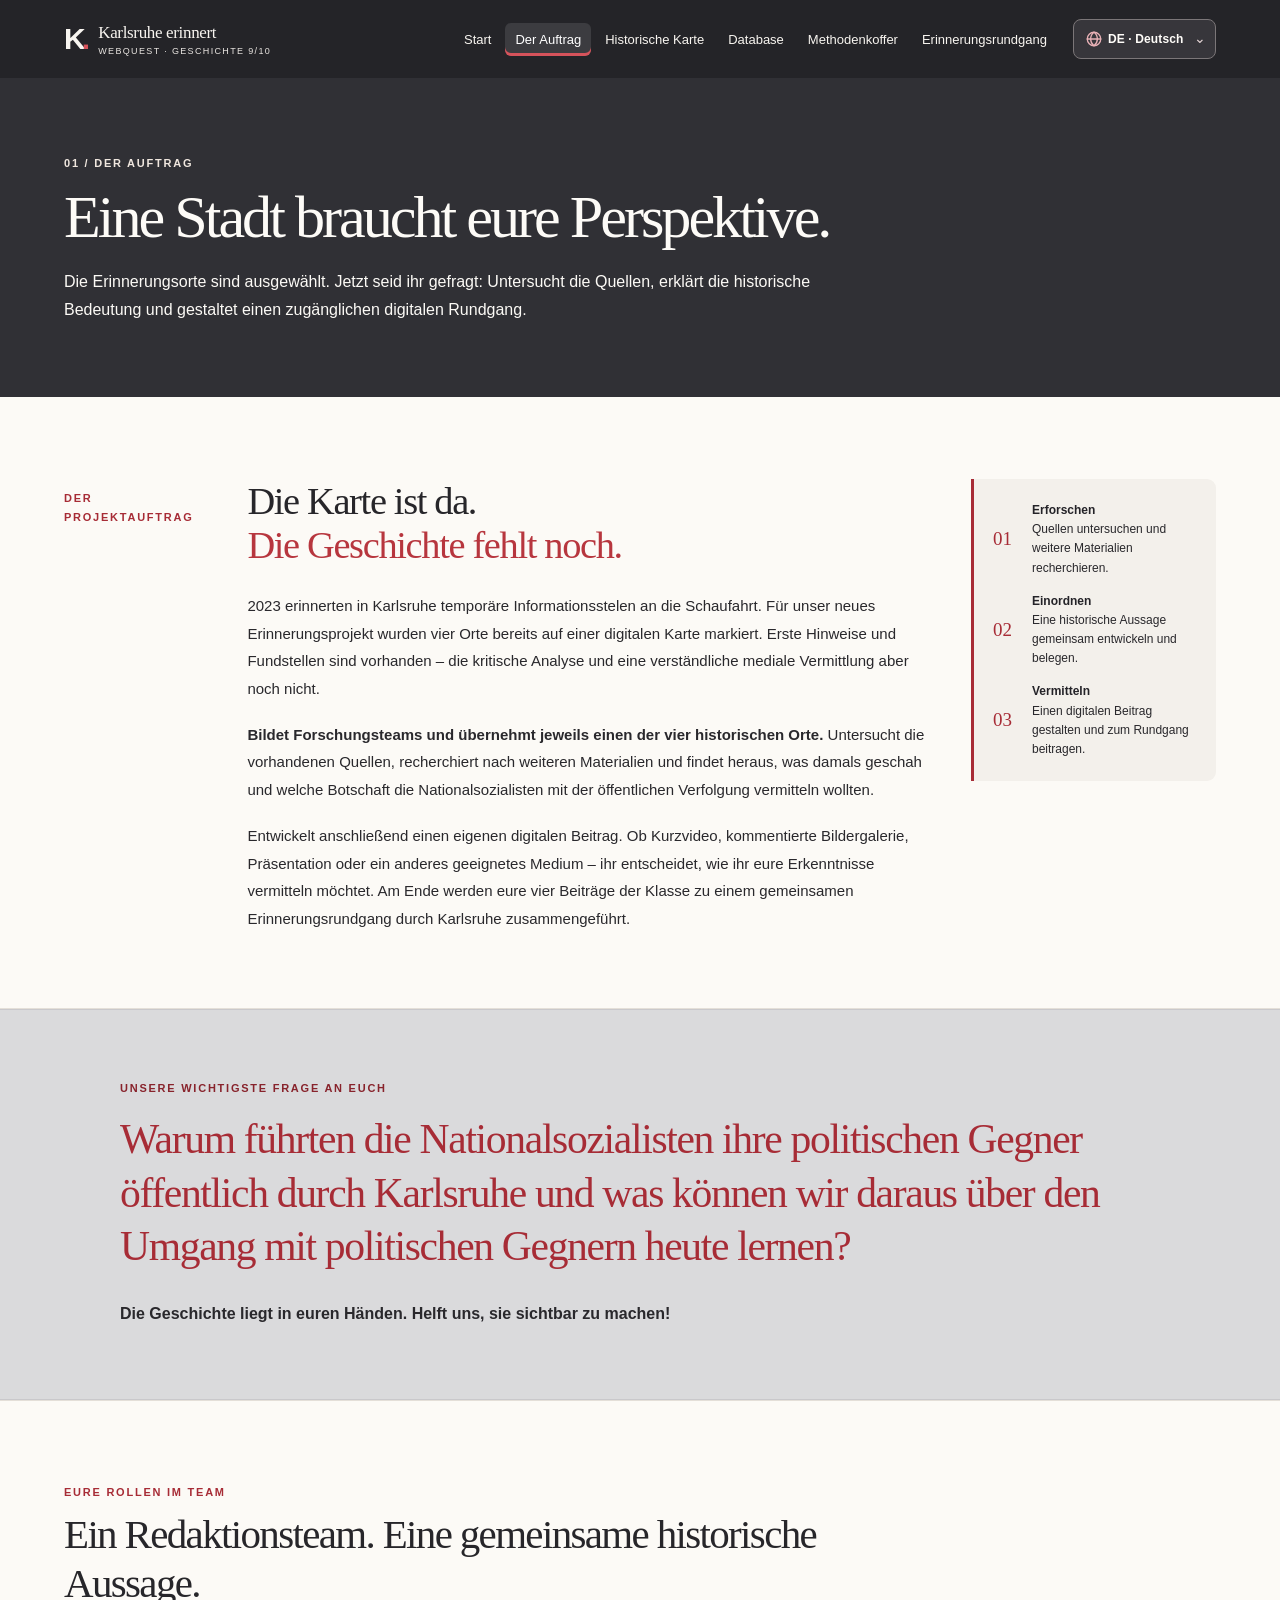
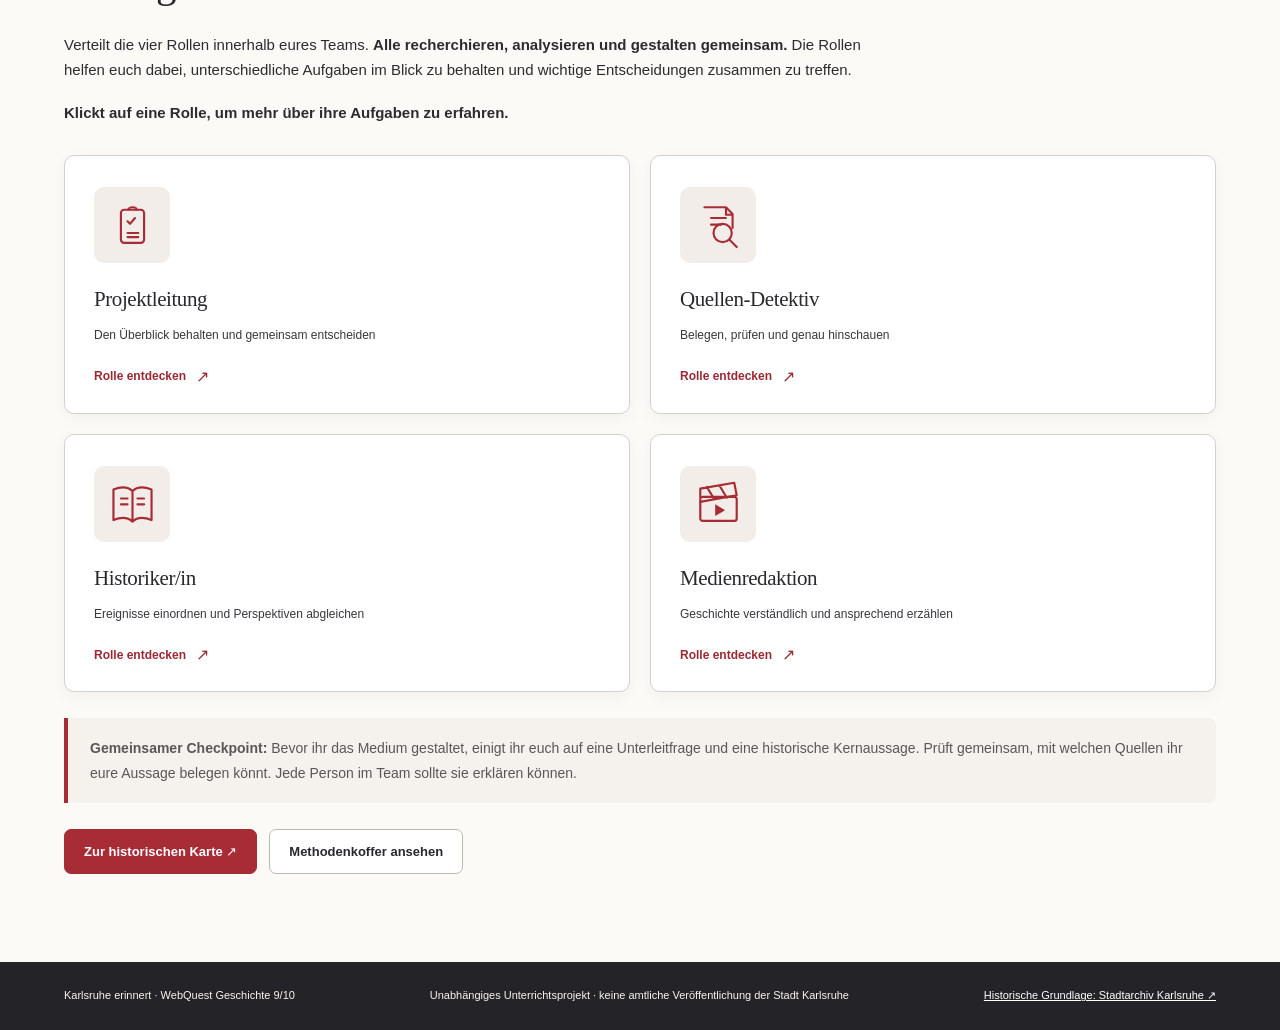
==== commit 471c8937: "Activate latest accessible language selector across all pages" ====
--- a/auftrag.html
+++ b/auftrag.html
@@ -6,11 +6,11 @@
   <meta name="description" content="Gegner oder Feind? – Karlsruher WebQuest zur Schaufahrt vom 16. Mai 1933.">
   <title>Der Auftrag | Karlsruhe erinnert</title>
   
-  <link rel="stylesheet" href="styles.css?v=lang-v1">
+  <link rel="stylesheet" href="styles.css?v=lang-v3">
   <script src="rollen.js" defer></script>
   
-  <script src="i18n-data.js?v=lang-v1" defer></script>
-  <script src="i18n.js?v=lang-v1" defer></script>
+  <script src="i18n-data.js?v=lang-v3" defer></script>
+  <script src="i18n.js?v=lang-v3" defer></script>
 </head>
 <body>
   <a class="skip-link" href="#content">Zum Inhalt springen</a>
--- a/styles.css
+++ b/styles.css
@@ -1470,3 +1470,15 @@
   .language-picker-select{width:95px;padding-left:9px}
   .mobile-nav summary{padding:8px 7px}
 }
+
+
+.language-picker-icon svg{
+  display:block;
+  width:18px;
+  height:18px;
+  fill:none;
+  stroke:currentColor;
+  stroke-width:1.75;
+  stroke-linecap:round;
+  stroke-linejoin:round;
+}
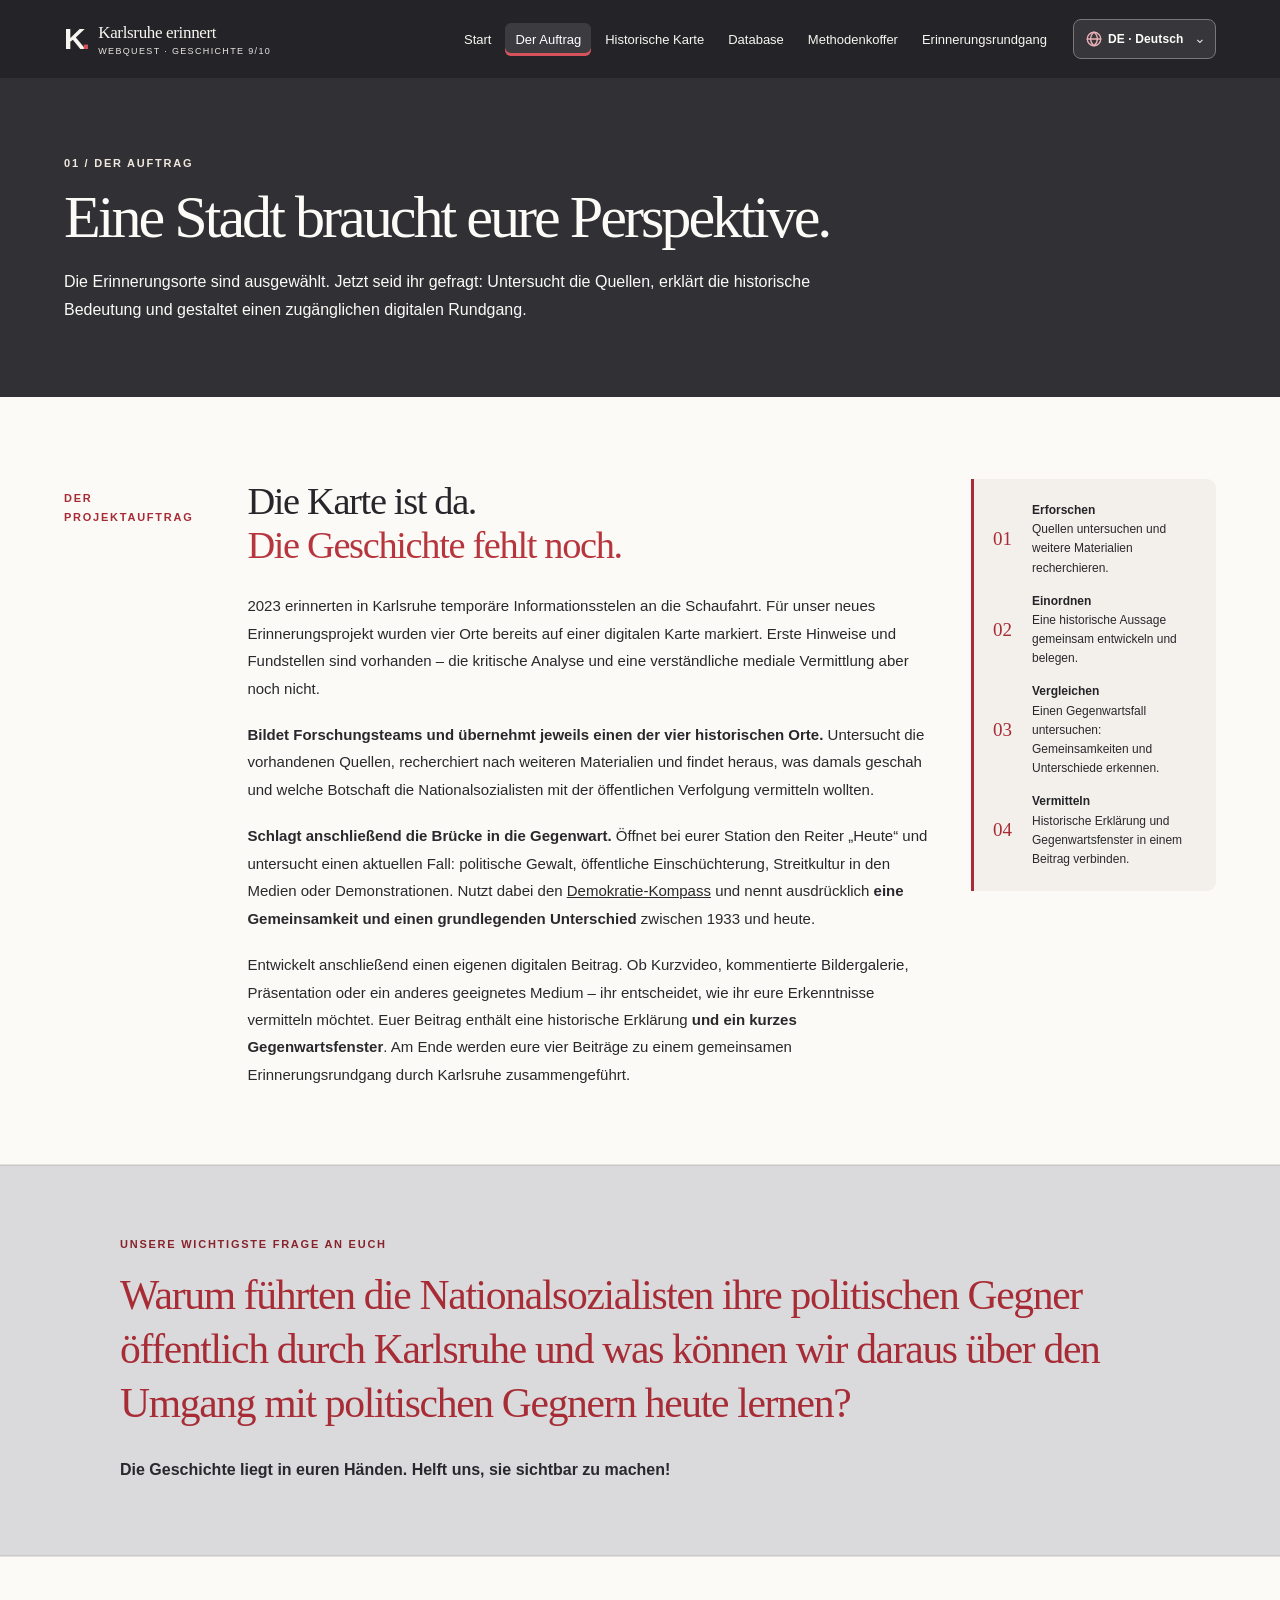
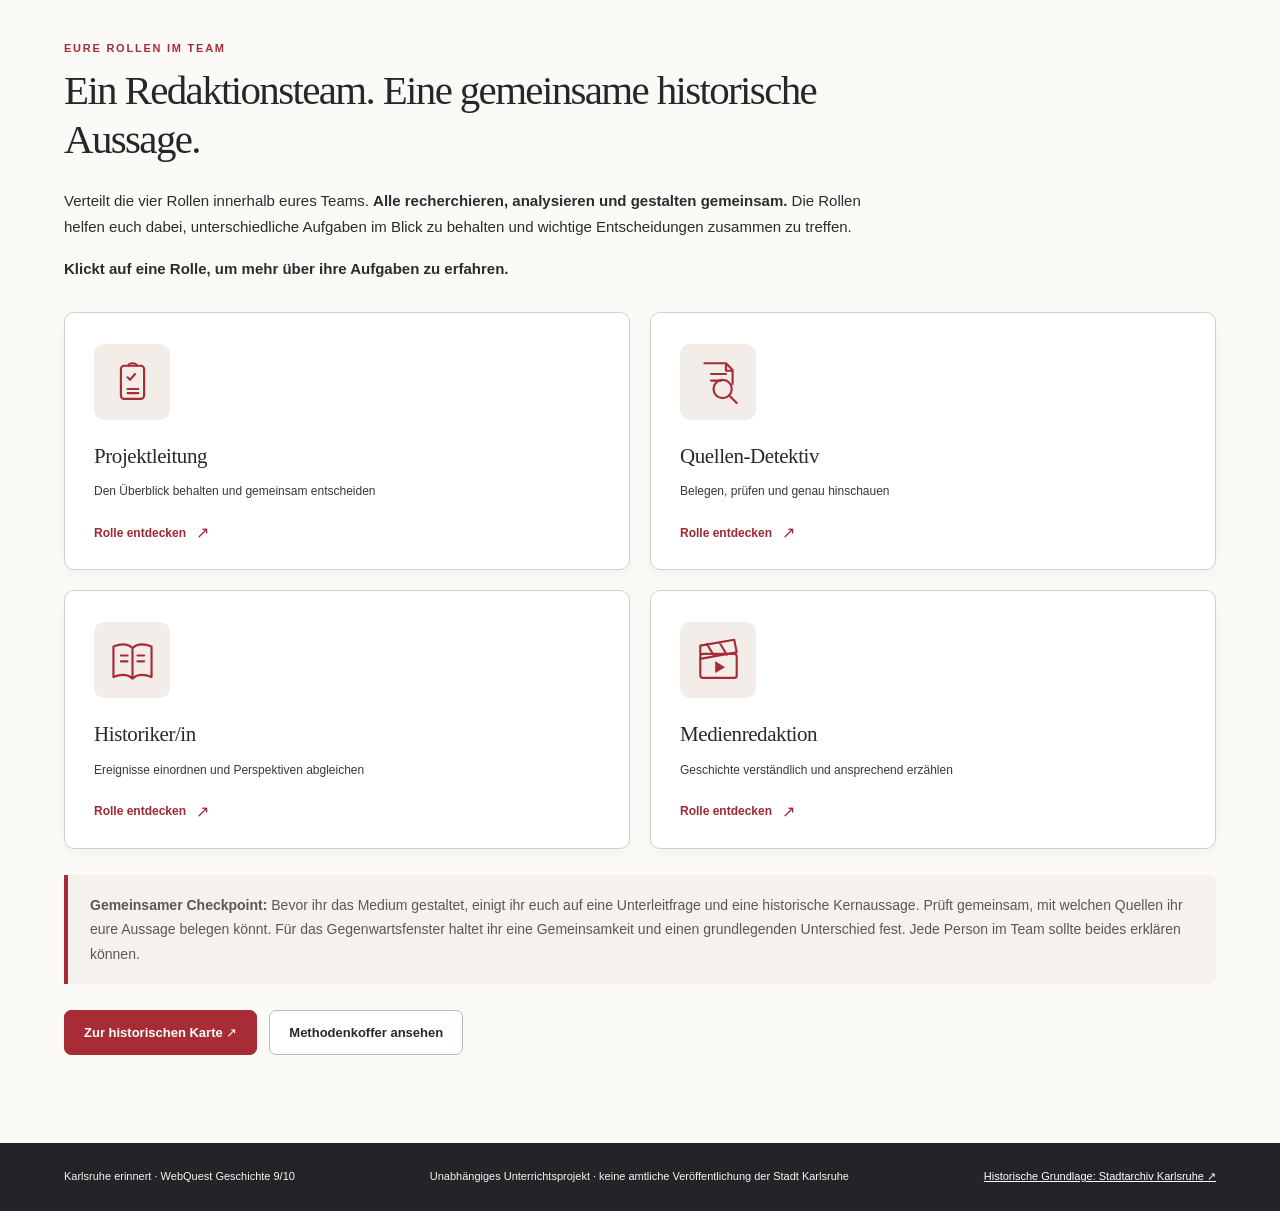
==== commit 2a2a9f8e: "Make present-day comparison a required fourth research phase and final media criterion" ====
--- a/auftrag.html
+++ b/auftrag.html
@@ -6,7 +6,7 @@
   <meta name="description" content="Gegner oder Feind? – Karlsruher WebQuest zur Schaufahrt vom 16. Mai 1933.">
   <title>Der Auftrag | Karlsruhe erinnert</title>
   
-  <link rel="stylesheet" href="styles.css?v=lang-v3">
+  <link rel="stylesheet" href="styles.css?v=transfer-v1">
   <script src="rollen.js" defer></script>
   
   <script src="i18n-data.js?v=lang-v3" defer></script>
@@ -46,12 +46,14 @@
     <h2>Die Karte ist da.<br><span>Die Geschichte fehlt noch.</span></h2>
     <p>2023 erinnerten in Karlsruhe temporäre Informationsstelen an die Schaufahrt. Für unser neues Erinnerungsprojekt wurden vier Orte bereits auf einer digitalen Karte markiert. Erste Hinweise und Fundstellen sind vorhanden – die kritische Analyse und eine verständliche mediale Vermittlung aber noch nicht.</p>
     <p><strong>Bildet Forschungsteams und übernehmt jeweils einen der vier historischen Orte.</strong> Untersucht die vorhandenen Quellen, recherchiert nach weiteren Materialien und findet heraus, was damals geschah und welche Botschaft die Nationalsozialisten mit der öffentlichen Verfolgung vermitteln wollten.</p>
-    <p>Entwickelt anschließend einen eigenen digitalen Beitrag. Ob Kurzvideo, kommentierte Bildergalerie, Präsentation oder ein anderes geeignetes Medium – ihr entscheidet, wie ihr eure Erkenntnisse vermitteln möchtet. Am Ende werden eure vier Beiträge der Klasse zu einem gemeinsamen Erinnerungsrundgang durch Karlsruhe zusammengeführt.</p>
+    <p><strong>Schlagt anschließend die Brücke in die Gegenwart.</strong> Öffnet bei eurer Station den Reiter „Heute“ und untersucht einen aktuellen Fall: politische Gewalt, öffentliche Einschüchterung, Streitkultur in den Medien oder Demonstrationen. Nutzt dabei den <a href="methodenkoffer.html#demokratie-kompass">Demokratie-Kompass</a> und nennt ausdrücklich <strong>eine Gemeinsamkeit und einen grundlegenden Unterschied</strong> zwischen 1933 und heute.</p>
+    <p>Entwickelt anschließend einen eigenen digitalen Beitrag. Ob Kurzvideo, kommentierte Bildergalerie, Präsentation oder ein anderes geeignetes Medium – ihr entscheidet, wie ihr eure Erkenntnisse vermitteln möchtet. Euer Beitrag enthält eine historische Erklärung <strong>und ein kurzes Gegenwartsfenster</strong>. Am Ende werden eure vier Beiträge zu einem gemeinsamen Erinnerungsrundgang durch Karlsruhe zusammengeführt.</p>
   </div>
-  <aside class="assignment-tasks" aria-label="Die drei Etappen eures Auftrags">
+  <aside class="assignment-tasks" aria-label="Die vier Etappen eures Auftrags">
     <span class="task-number">01</span><p><strong>Erforschen</strong><br>Quellen untersuchen und weitere Materialien recherchieren.</p>
     <span class="task-number">02</span><p><strong>Einordnen</strong><br>Eine historische Aussage gemeinsam entwickeln und belegen.</p>
-    <span class="task-number">03</span><p><strong>Vermitteln</strong><br>Einen digitalen Beitrag gestalten und zum Rundgang beitragen.</p>
+    <span class="task-number">03</span><p><strong>Vergleichen</strong><br>Einen Gegenwartsfall untersuchen: Gemeinsamkeiten und Unterschiede erkennen.</p>
+    <span class="task-number">04</span><p><strong>Vermitteln</strong><br>Historische Erklärung und Gegenwartsfenster in einem Beitrag verbinden.</p>
   </aside>
 </section>
 <section class="core-question-section" aria-labelledby="main-research-question">
@@ -92,7 +94,7 @@
   <span class="role-view">Rolle entdecken <span aria-hidden="true">↗</span></span>
 </button>
   </div>
-  <div class="callout-line"><strong>Gemeinsamer Checkpoint:</strong> Bevor ihr das Medium gestaltet, einigt ihr euch auf eine Unterleitfrage und eine historische Kernaussage. Prüft gemeinsam, mit welchen Quellen ihr eure Aussage belegen könnt. Jede Person im Team sollte sie erklären können.</div>
+  <div class="callout-line"><strong>Gemeinsamer Checkpoint:</strong> Bevor ihr das Medium gestaltet, einigt ihr euch auf eine Unterleitfrage und eine historische Kernaussage. Prüft gemeinsam, mit welchen Quellen ihr eure Aussage belegen könnt. Für das Gegenwartsfenster haltet ihr eine Gemeinsamkeit und einen grundlegenden Unterschied fest. Jede Person im Team sollte beides erklären können.</div>
   <div class="page-actions"><a class="button button-main" href="karte.html">Zur historischen Karte ↗</a><a class="button button-outline" href="methodenkoffer.html">Methodenkoffer ansehen</a></div>
 </section>
   </main>
--- a/styles.css
+++ b/styles.css
@@ -1482,3 +1482,30 @@
   stroke-linecap:round;
   stroke-linejoin:round;
 }
+
+
+/* === Fix 4K / ultrawide: Einleitungsspalte der Startseite ===
+ * Die globale intro-copy-Regel kombiniert max-width:790px mit einem
+ * am Viewport ausgerichteten Innenabstand. Bei 4K kann dieser
+ * Innenabstand größer als 790px werden und den Fließtext auf
+ * wenige Pixel zusammendrücken. Hier nur die breite Foto-Startseite
+ * korrigieren, ohne das Mobil-Layout oder andere Seiten zu verändern.
+ */
+@media (min-width:1101px){
+  .intro.intro-photo{
+    grid-template-columns:minmax(0,1.08fr) minmax(0,.92fr);
+  }
+  .intro.intro-photo .intro-copy{
+    box-sizing:border-box;
+    min-width:0;
+    width:100%;
+    max-width:none;
+    padding-left:clamp(48px,5vw,150px);
+    padding-right:clamp(30px,3vw,72px);
+  }
+  .intro.intro-photo .intro-lead,
+  .intro.intro-photo .intro-sub{
+    max-width:690px;
+    overflow-wrap:normal;
+  }
+}
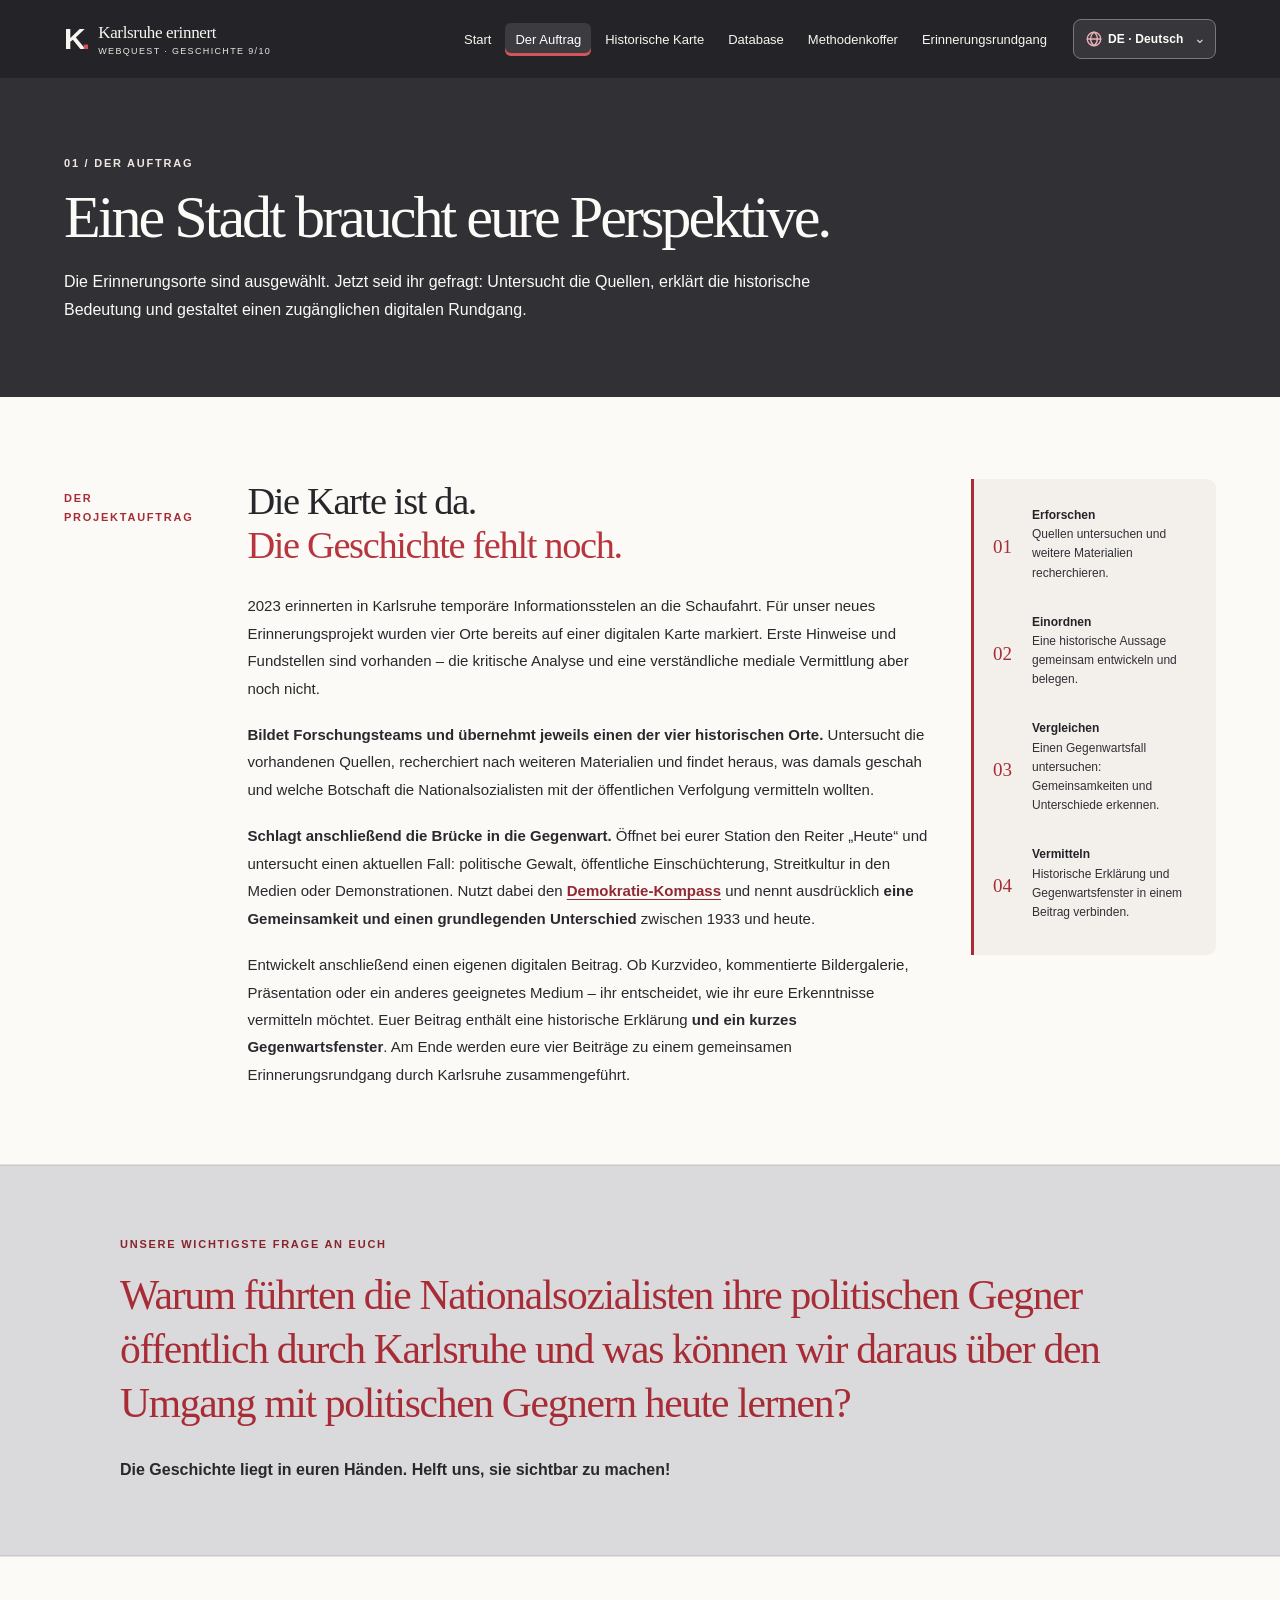
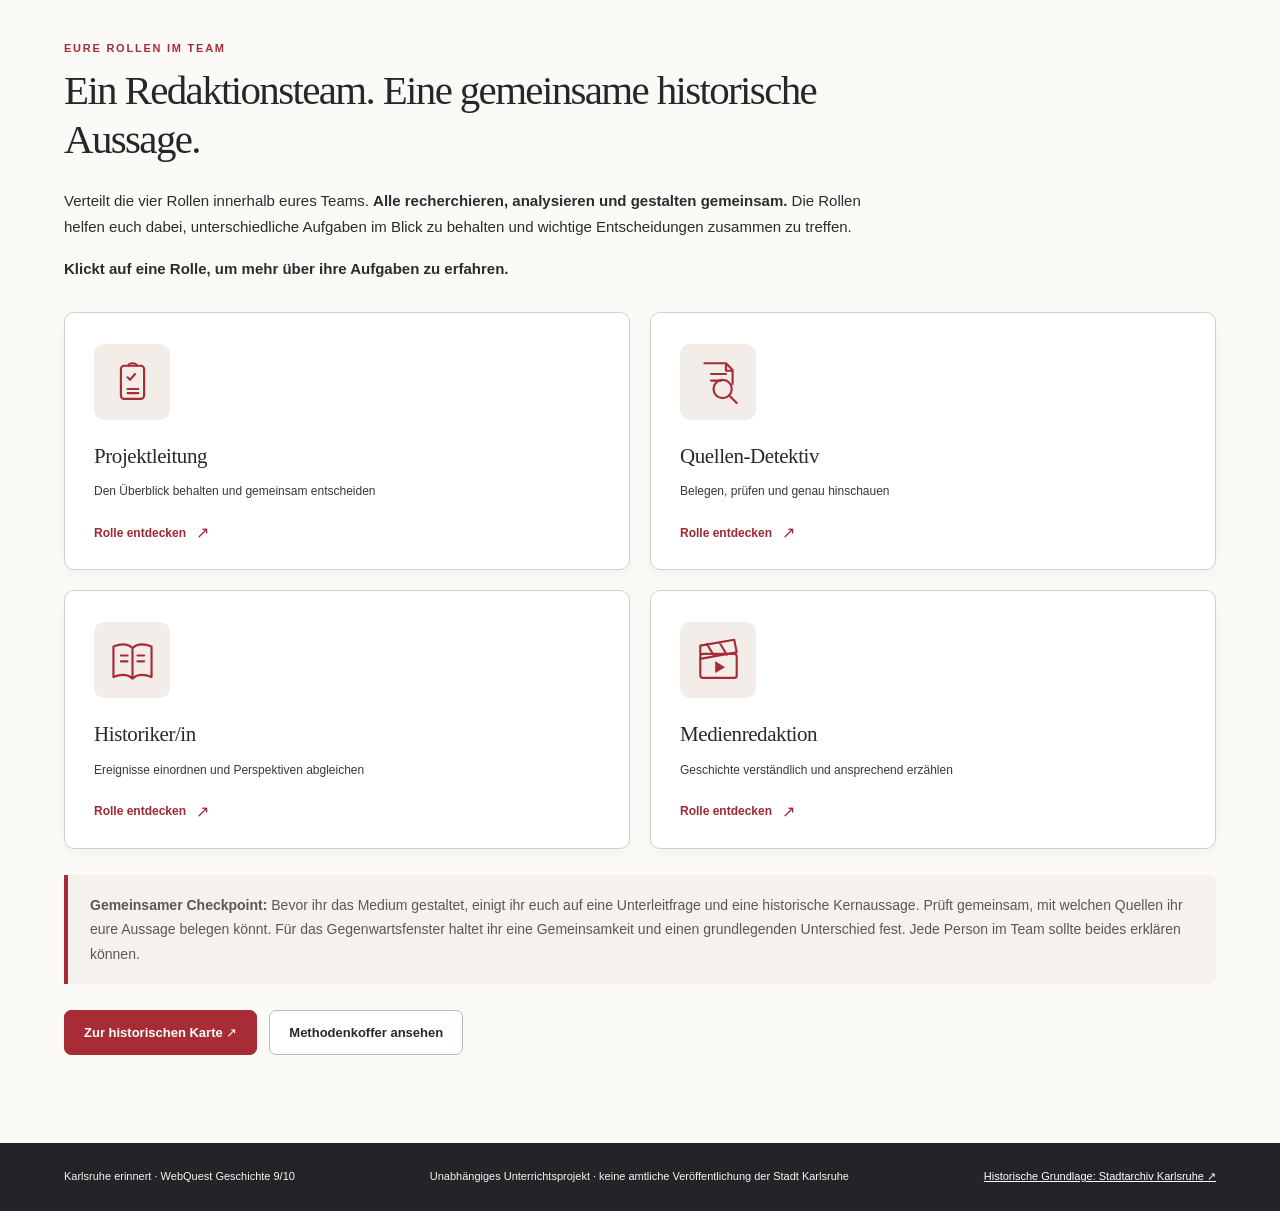
==== commit 86c79727: "Publish present-day comparison features and updated translations with cache refresh" ====
--- a/auftrag.html
+++ b/auftrag.html
@@ -6,11 +6,11 @@
   <meta name="description" content="Gegner oder Feind? – Karlsruher WebQuest zur Schaufahrt vom 16. Mai 1933.">
   <title>Der Auftrag | Karlsruhe erinnert</title>
   
-  <link rel="stylesheet" href="styles.css?v=transfer-v1">
+  <link rel="stylesheet" href="styles.css?v=democracy-v1">
   <script src="rollen.js" defer></script>
   
-  <script src="i18n-data.js?v=lang-v3" defer></script>
-  <script src="i18n.js?v=lang-v3" defer></script>
+  <script src="i18n-data.js?v=democracy-v1" defer></script>
+  <script src="i18n.js?v=democracy-v1" defer></script>
 </head>
 <body>
   <a class="skip-link" href="#content">Zum Inhalt springen</a>
--- a/styles.css
+++ b/styles.css
@@ -1509,3 +1509,221 @@
     overflow-wrap:normal;
   }
 }
+
+
+/* === Gegenwartstransfer V1 · Auftrag / Karte / Methoden / Rundgang === */
+.assignment-extended .assignment-tasks{align-content:center}
+.assignment-extended .assignment-tasks .task-number{color:#A72C36}
+.assignment-extended .assignment-tasks p{margin:5px 0 11px;color:#303036}
+.assignment-extended .assignment-main a{color:#912833;text-underline-offset:3px;font-weight:700}
+.detail-column .tab-row{
+  display:grid;
+  grid-template-columns:repeat(3,minmax(0,1fr));
+  align-items:stretch;
+  gap:10px;
+}
+.detail-column .tab{
+  min-width:0;
+  white-space:nowrap;
+  padding:11px 5px 13px;
+  color:#49464A;
+  font-size:12px;
+  cursor:pointer;
+}
+.detail-column .tab:focus-visible{
+  outline:2px solid #A72C36;
+  outline-offset:-2px;
+}
+.detail-column .tab-today.active{color:#982A36}
+.today-workspace{padding:21px 0 5px}
+.today-workspace>.section-kicker{display:block;color:#9B2B34;margin:0 0 8px}
+.today-title{
+  font-family:Georgia,"Times New Roman",serif;
+  font-size:clamp(23px,2.1vw,30px);
+  font-weight:400;
+  line-height:1.28;
+  color:#2B282E;
+  margin:0 0 12px;
+}
+.today-workspace .today-intro{
+  line-height:1.78;
+  font-size:13px;
+  color:#373438;
+  margin:0 0 21px;
+}
+.today-case{
+  background:#F5F0EA;
+  border:1px solid #DDD3C9;
+  border-top:3px solid #A72C36;
+  padding:18px 19px;
+  border-radius:0 0 9px 9px;
+}
+.today-case-label{
+  color:#8F2733;
+  font-size:10px;
+  letter-spacing:.1em;
+  font-weight:800;
+}
+.today-case h5{
+  font-family:Georgia,"Times New Roman",serif;
+  font-weight:400;
+  font-size:22px;
+  line-height:1.35;
+  color:#29262B;
+  margin:8px 0;
+}
+.today-case p{
+  font-size:13px;
+  line-height:1.73;
+  color:#312E32;
+  margin:9px 0;
+}
+.today-case .today-focus{
+  margin-top:13px;
+  padding-top:12px;
+  border-top:1px solid #DCD0C4;
+  color:#43383C;
+}
+.today-materials{display:grid;gap:12px;margin:10px 0 4px}
+.today-material{
+  padding:12px 13px;
+  border:1px solid #E1D8D0;
+  background:#FFFCF8;
+  border-radius:7px;
+  display:grid;
+  gap:5px;
+}
+.today-material-link{color:#8D2732;font-size:12px;font-weight:750;line-height:1.5;text-decoration:underline;text-underline-offset:3px}
+.today-material small{color:#4E494D;font-size:11px;line-height:1.5}
+.today-question-card{
+  padding:17px 18px;
+  border-left:3px solid #A72C36;
+  background:#F5F1EC;
+}
+.today-question-card strong{display:block;color:#8F2832;font-size:10px;letter-spacing:.1em;margin-bottom:8px}
+.today-question-card p{color:#302D32;font-size:13px;line-height:1.7;margin:8px 0}
+.today-tool-link{font-size:12px;font-weight:750;color:#932A35;text-decoration:underline;text-underline-offset:3px}
+.today-comparison{display:grid;gap:11px;margin:7px 0}
+.today-comparison p{color:#3C393E;font-size:12px;line-height:1.7;margin:0 0 5px}
+.today-comparison label{font-size:12px;line-height:1.5;font-weight:800;color:#373237}
+.today-comparison textarea{
+  display:block;
+  min-height:82px;
+  width:100%;
+  max-width:100%;
+  box-sizing:border-box;
+  background:#FFFDFC;
+  border:1px solid #CFC7C0;
+  border-radius:7px;
+  padding:12px;
+  color:#2B292D;
+  font-size:13px;
+  line-height:1.6;
+  resize:vertical;
+}
+.today-comparison textarea:focus{outline:2px solid #CFA3A3;outline-offset:1px}
+.today-comparison .today-save-note{font-size:11px;font-weight:750;color:#655760}
+.today-workspace .today-didactic-hint{
+  font-size:12px;
+  line-height:1.75;
+  color:#413B3F;
+  background:#F1E9E5;
+  border-radius:8px;
+  padding:13px 15px;
+  margin:16px 0;
+}
+.today-actions{display:flex;gap:9px;flex-wrap:wrap;margin:23px 0}
+.today-actions button{
+  display:inline-flex;
+  align-items:center;
+  justify-content:center;
+  border:1px solid #CFC5BD;
+  border-radius:7px;
+  min-height:41px;
+  padding:10px 13px;
+  color:#322F33;
+  background:#FFFDF9;
+  font-size:12px;
+  font-weight:750;
+  cursor:pointer;
+}
+.today-actions button.primary-action{background:#A72C36;color:#fff;border-color:#A72C36}
+.today-actions button:hover{filter:brightness(.95)}
+.today-shared{
+  margin:17px 0 8px;
+  padding:17px 18px;
+  border:1px solid #DED5CB;
+  border-radius:8px;
+  background:#F9F5F0;
+}
+.today-shared>strong{display:block;font-size:12px;line-height:1.55;color:#302C30;margin-bottom:10px}
+.today-shared p{font-size:12px;line-height:1.65;color:#4A4448;margin:6px 0}
+.today-shared-item{
+  width:100%;
+  text-align:left;
+  display:grid;
+  gap:4px;
+  padding:12px 14px;
+  background:#FFF;
+  border:1px solid #D8CBC4;
+  border-radius:7px;
+  cursor:pointer;
+  margin:9px 0;
+}
+.today-shared-item:hover{border-color:#A72C36}
+.today-shared-item strong{font-size:12px;color:#302C30;overflow-wrap:anywhere}
+.today-shared-item small{font-size:11px;color:#8C2834}
+.method-democracy{grid-column:span 2;scroll-margin-top:100px;border-color:#CBB7B4}
+.method-democracy summary{background:#F8F1EB}
+.method-democracy ol{padding-right:24px}
+.method-democracy li{margin:9px 0;line-height:1.7}
+.method-democracy .democracy-caution{
+  background:#F4EBE8;
+  border-left:3px solid #A72C36;
+  padding:13px 15px;
+  color:#363036;
+}
+.method-democracy .democracy-resources{display:flex;gap:12px;flex-wrap:wrap}
+.method-democracy .democracy-resources a{color:#902833;font-weight:750;font-size:12px}
+.exhibition-today{
+  margin:30px 0;
+  padding:25px 27px 28px;
+  background:#F5F0E9;
+  border:1px solid #DDD4CB;
+  border-top:3px solid #A72C36;
+  border-radius:0 0 10px 10px;
+}
+.exhibition-today h2{
+  margin:8px 0 12px;
+  color:#29262B;
+  font-family:Georgia,"Times New Roman",serif;
+  font-size:clamp(25px,2.5vw,36px);
+  font-weight:400;
+}
+.exhibition-today>p{font-size:13px;color:#393439;line-height:1.7;max-width:950px}
+.exhibition-today-grid{display:grid;grid-template-columns:repeat(2,minmax(0,1fr));gap:13px;margin:22px 0}
+.exhibition-today-grid>div{background:#FFF;min-width:0;border:1px solid #E0D9D0;padding:17px;border-radius:8px}
+.exhibition-today-grid span{display:inline-block;font-size:19px;color:#A72C36;font-family:Georgia,serif;margin-right:9px}
+.exhibition-today-grid strong{font-size:13px;color:#2C282D}
+.exhibition-today-grid p{font-size:12px;color:#443F44;line-height:1.68;margin:9px 0 0}
+.exhibition-today .exhibition-today-note{font-size:12px;font-weight:650;color:#453D42}
+.archive-period-note{
+  padding:18px 21px;
+  border:1px solid #DBD1C8;
+  border-radius:8px;
+  background:#F7F1EB;
+  margin-top:25px;
+}
+.archive-period-note strong{color:#30292D;font-size:14px}
+.archive-period-note p{font-size:12px;line-height:1.7;margin:8px 0;color:#3F373B}
+.archive-period-note a{color:#902833;font-weight:750}
+@media(max-width:850px){
+  .method-democracy{grid-column:span 2}
+  .exhibition-today-grid{grid-template-columns:1fr}
+}
+@media(max-width:700px){
+  .today-case{padding:16px 14px}
+  .today-title{font-size:25px}
+  .method-democracy{grid-column:span 1}
+  .exhibition-today{padding:21px 18px}
+}
